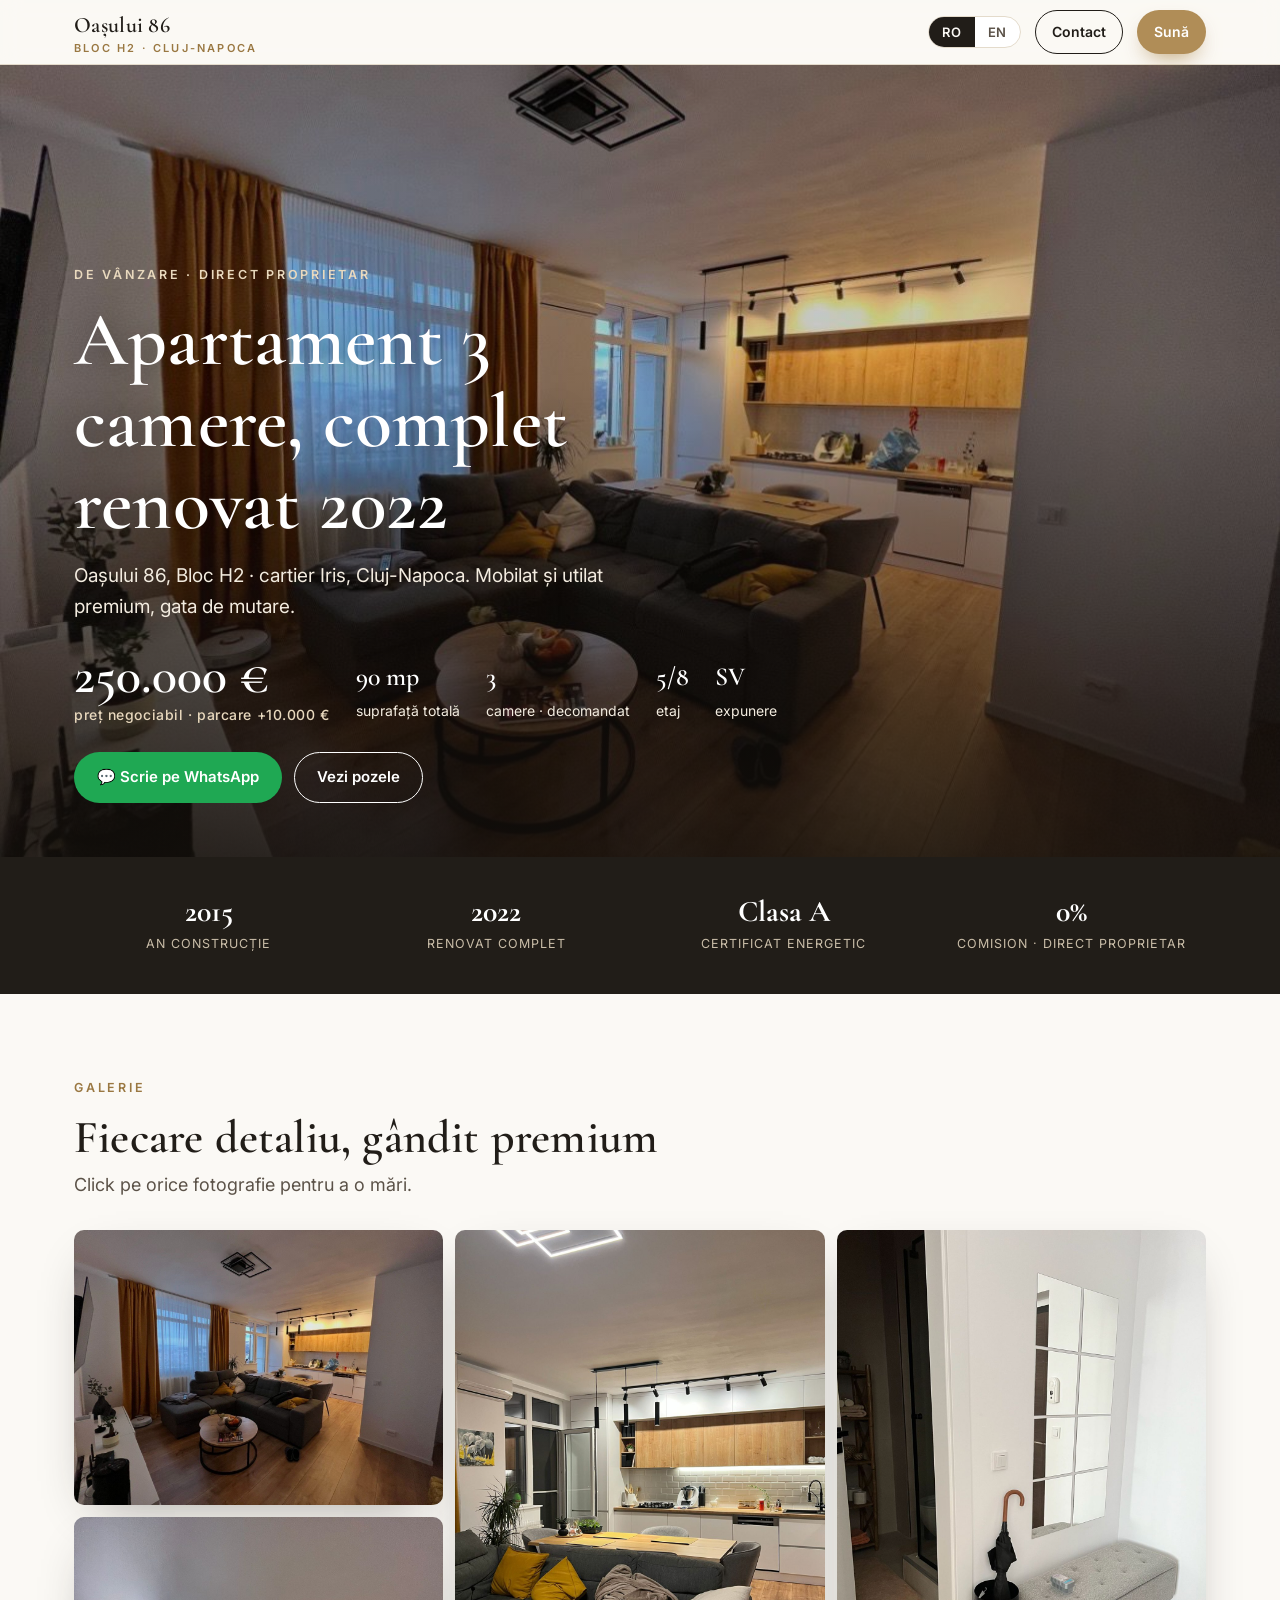
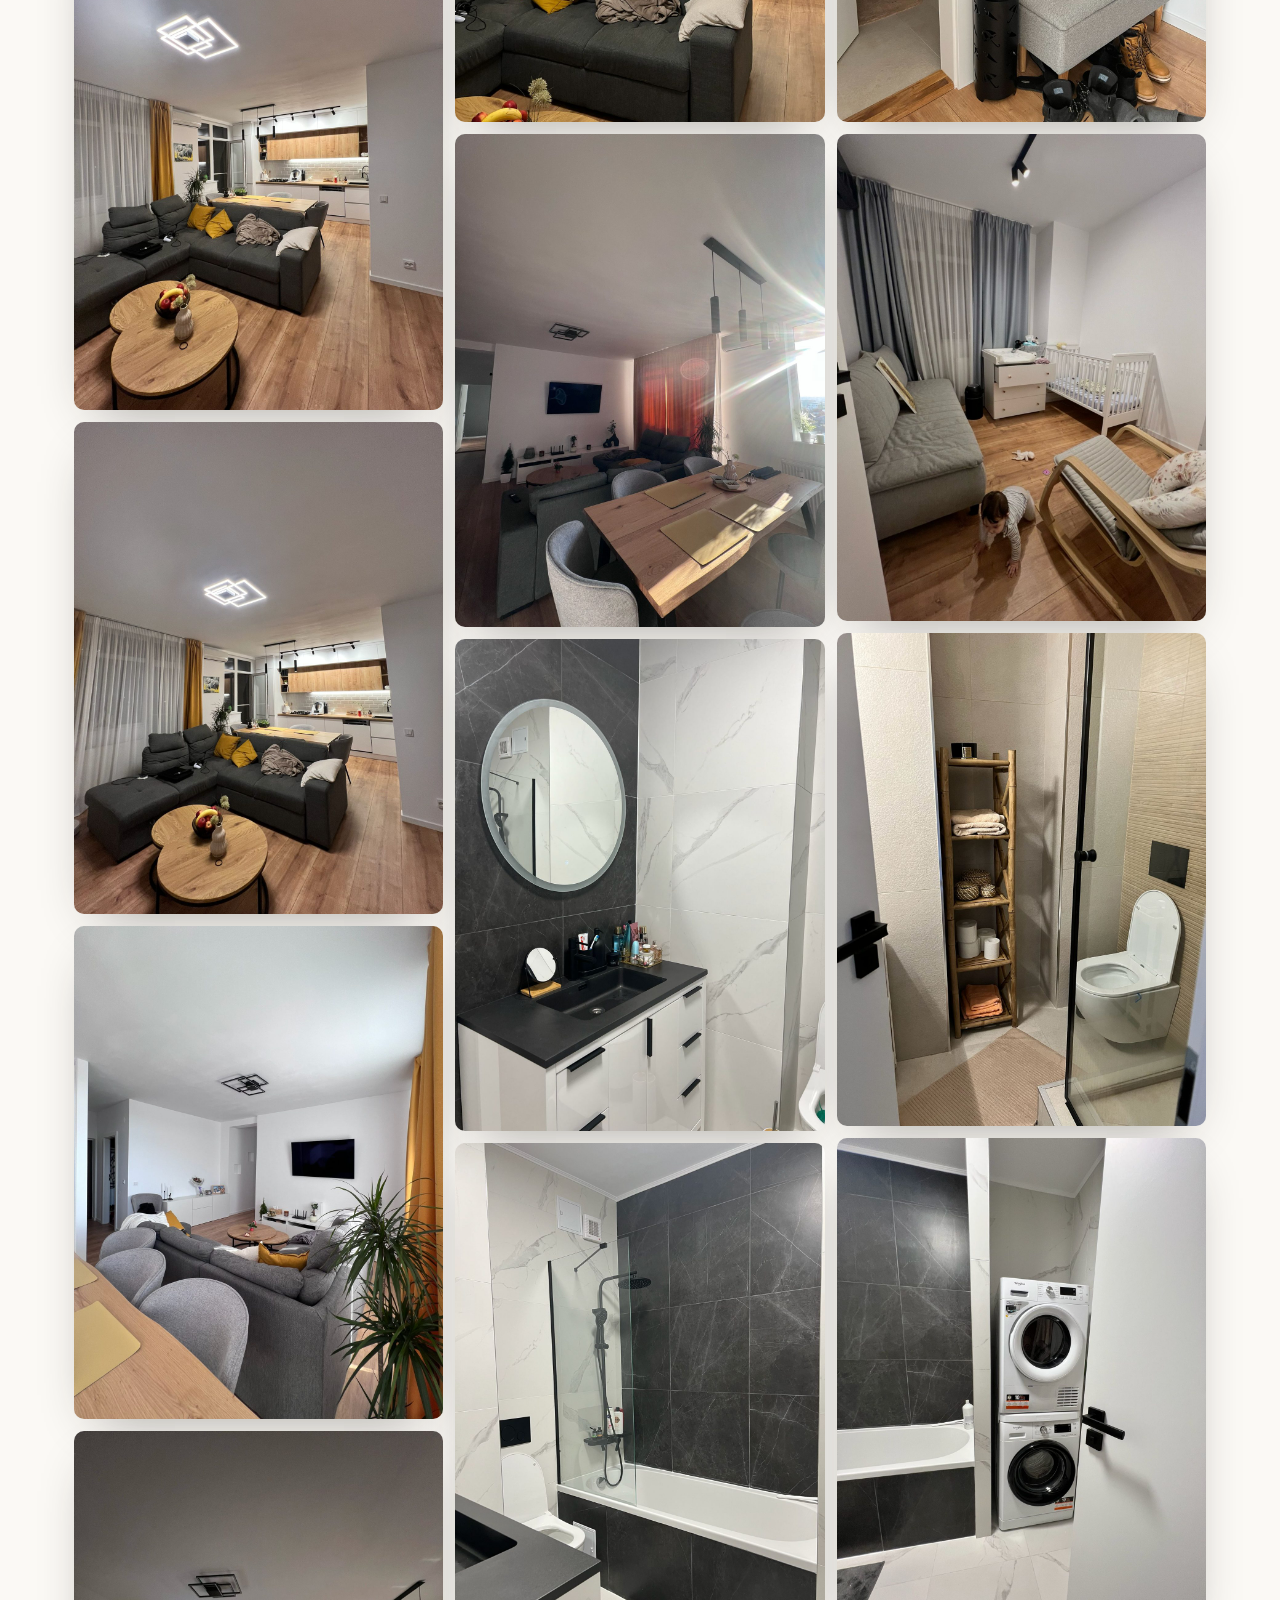
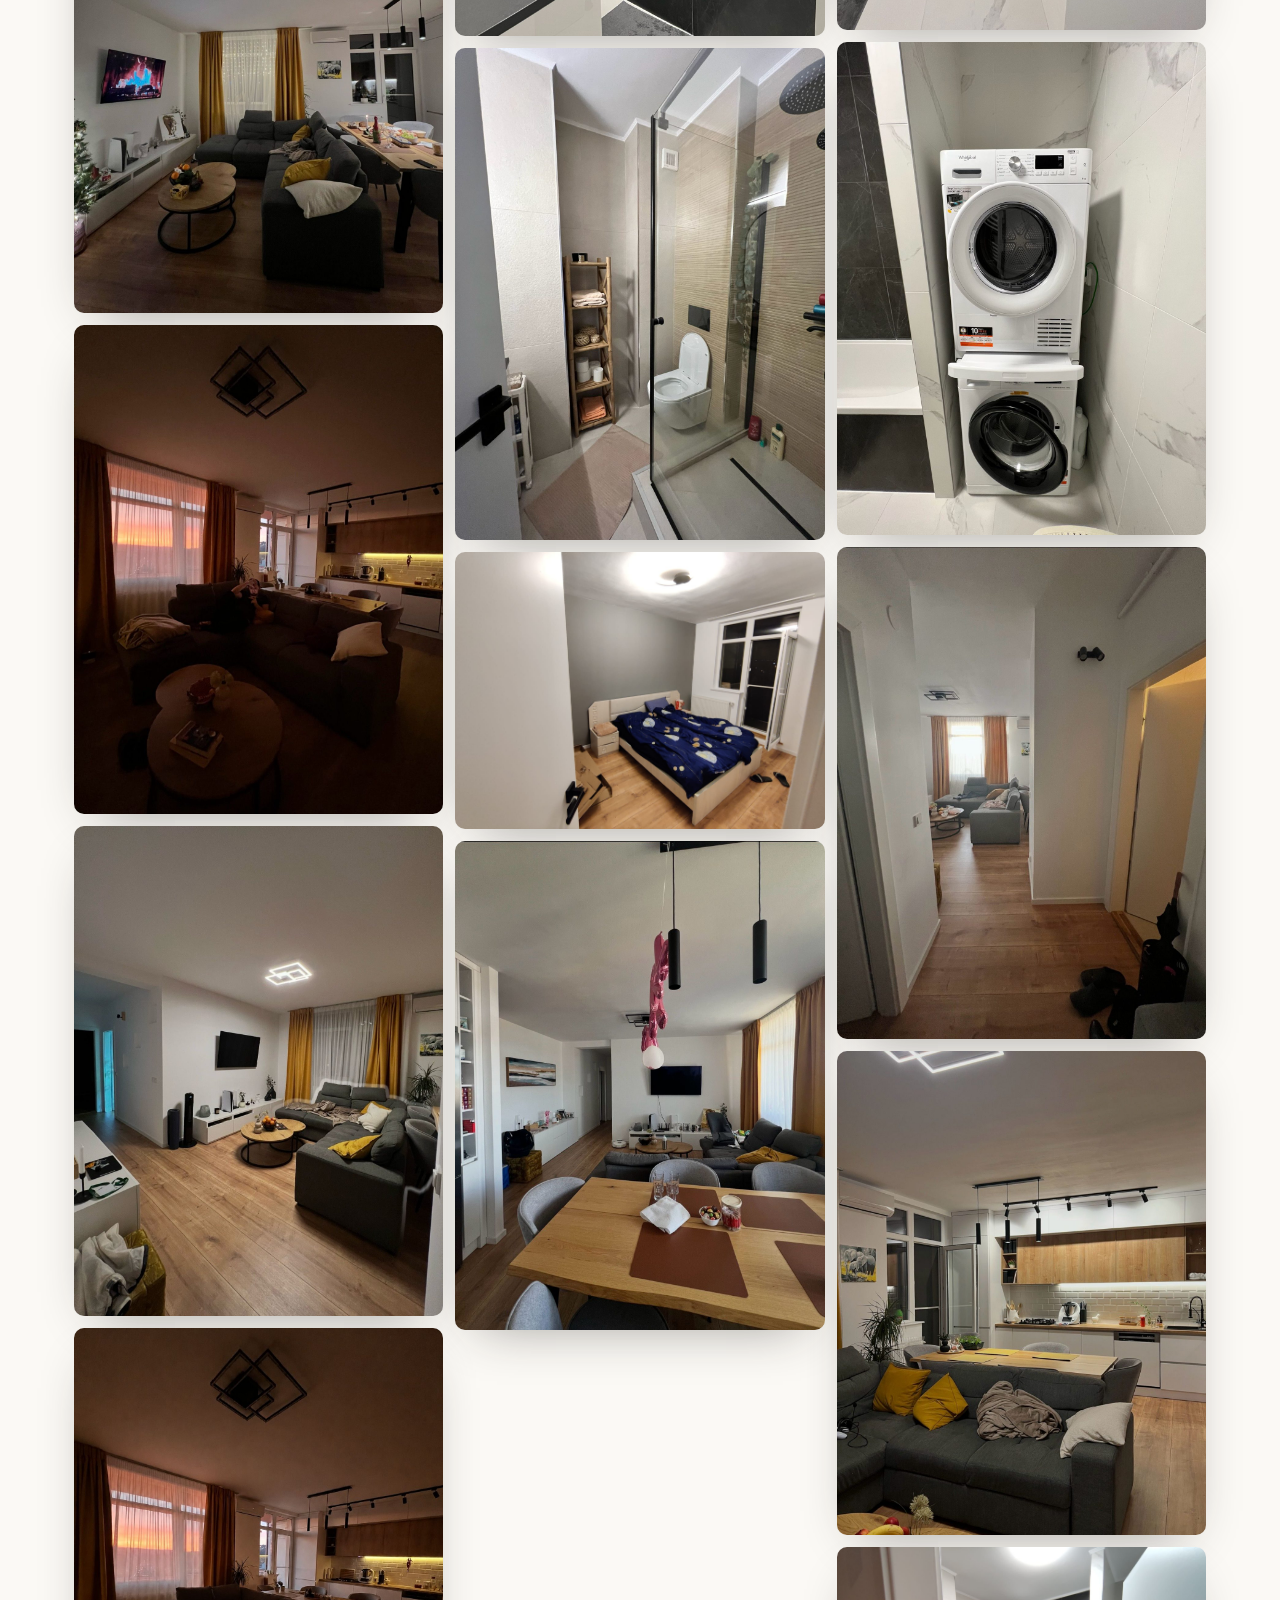
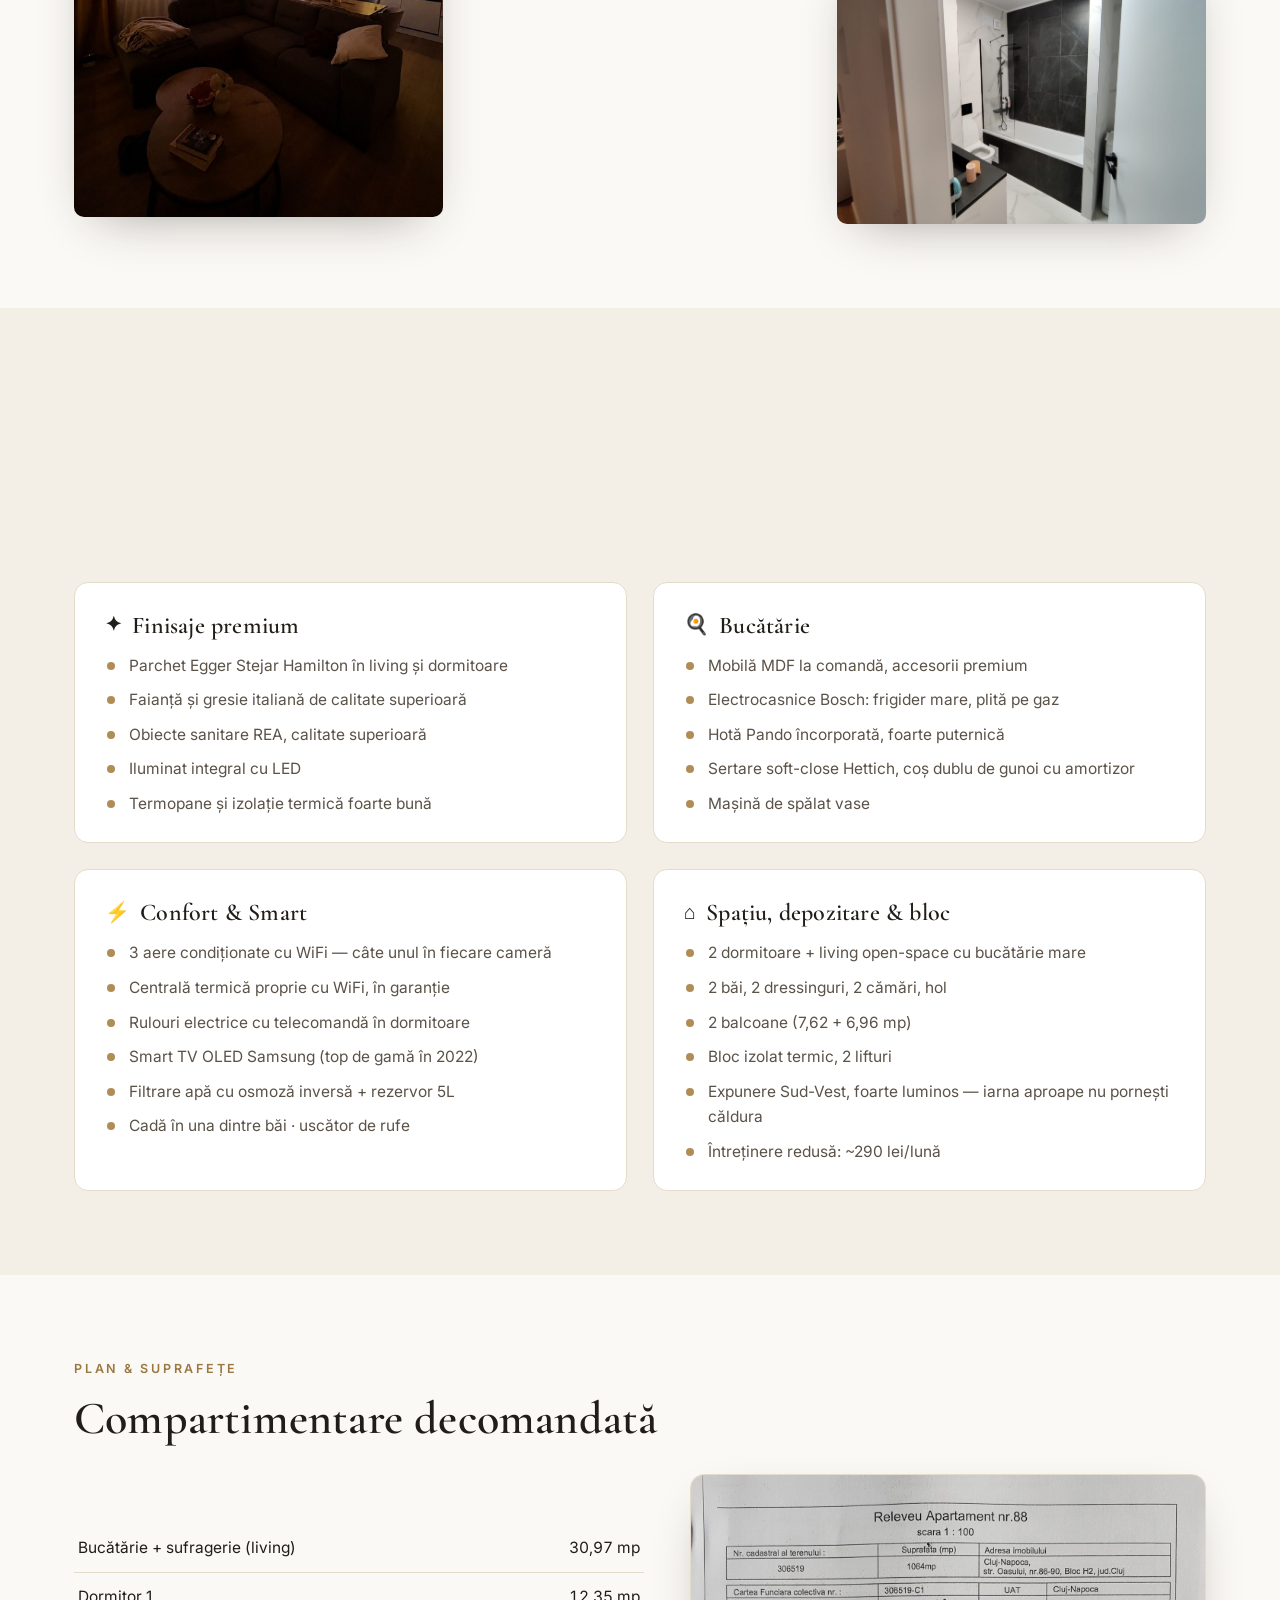
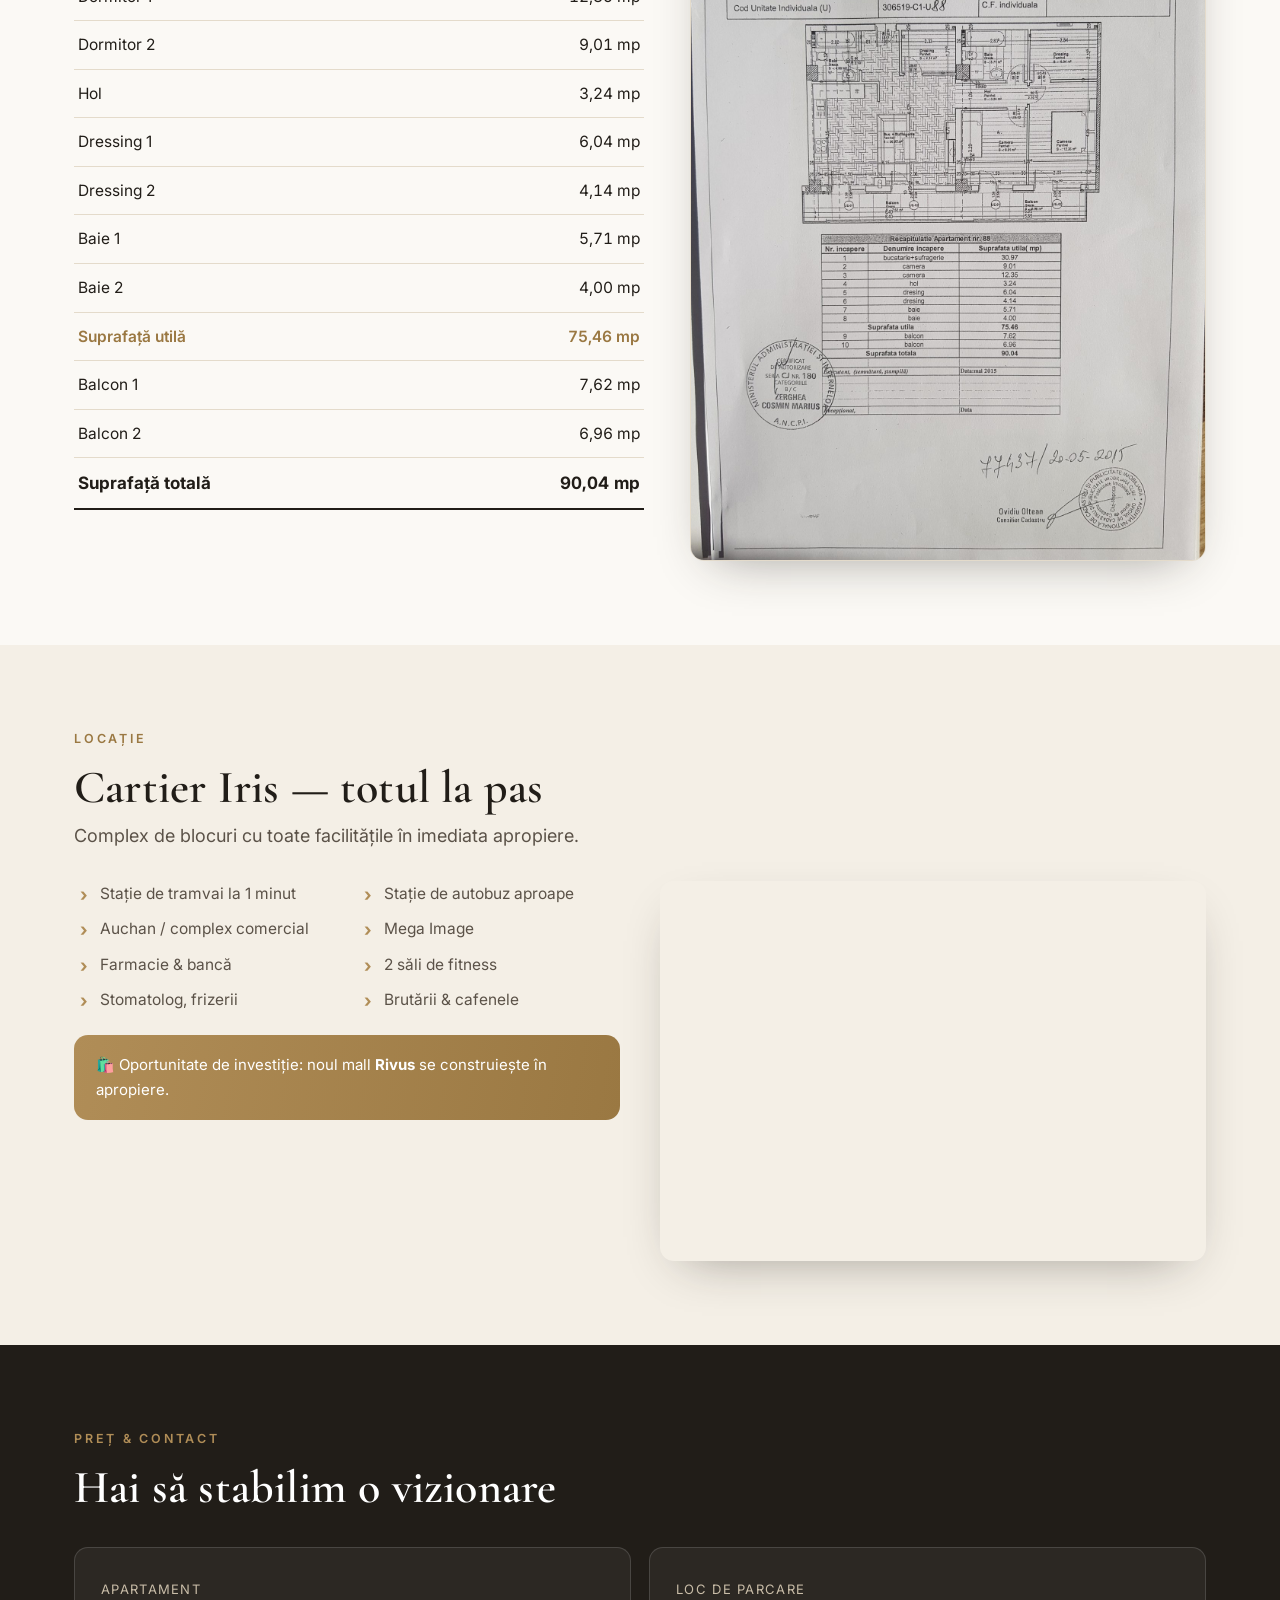
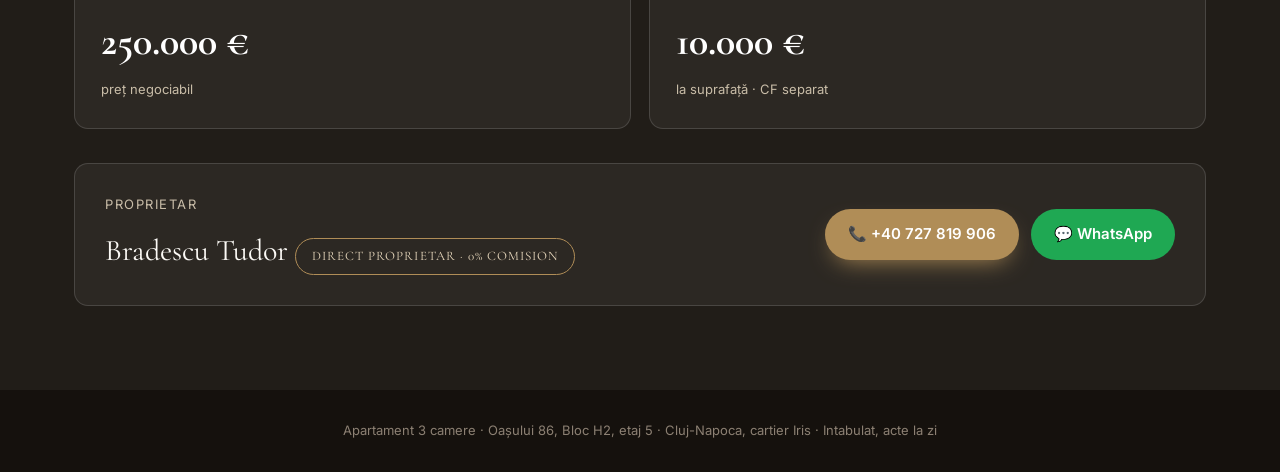
==== index.html @ 1f1adfdb "Pagina de prezentare apartament Oasului 86 Co-Authored-By: Claude Opus 4.8 <noreply@anthropic.com>" ====
<!DOCTYPE html>
<html lang="ro">
<head>
<meta charset="UTF-8">
<meta name="viewport" content="width=device-width, initial-scale=1.0">
<title>Apartament 3 camere · Oașului 86, Bloc H2 · Cluj-Napoca</title>
<meta name="description" content="Apartament 3 camere de vânzare, complet renovat 2022, mobilat și utilat premium. Oașului 86, Bloc H2, Cluj-Napoca (Iris). 90 mp, etaj 5/8, expunere Sud-Vest. Direct proprietar, 0% comision.">
<meta property="og:title" content="Apartament 3 camere · Oașului 86, Bloc H2 · Cluj-Napoca">
<meta property="og:description" content="Complet renovat 2022, mobilat & utilat premium. 90 mp, etaj 5/8, expunere Sud-Vest. Direct proprietar.">
<meta property="og:image" content="images/img-01.jpg">
<meta property="og:type" content="website">
<link rel="preconnect" href="https://fonts.googleapis.com">
<link rel="preconnect" href="https://fonts.gstatic.com" crossorigin>
<link href="https://fonts.googleapis.com/css2?family=Cormorant+Garamond:wght@500;600;700&family=Inter:wght@400;500;600;700&display=swap" rel="stylesheet">
<link rel="stylesheet" href="assets/styles.css">
</head>
<body>

<!-- ===== Top bar ===== -->
<header class="topbar">
  <div class="wrap">
    <div class="brand">Oașului 86 <small>Bloc H2 · Cluj-Napoca</small></div>
    <div class="top-actions">
      <div class="lang">
        <button data-lang="ro">RO</button>
        <button data-lang="en">EN</button>
      </div>
      <a class="btn btn-line" href="#contact" data-ro="Contact" data-en="Contact">Contact</a>
      <a class="btn btn-gold" href="tel:+40727819906" data-ro="Sună" data-en="Call">Sună</a>
    </div>
  </div>
</header>

<!-- ===== Hero ===== -->
<section class="hero">
  <img class="bg" src="images/img-01.jpg" alt="Living open-space, complet renovat">
  <div class="wrap">
    <span class="eyebrow" data-ro="De vânzare · Direct proprietar" data-en="For sale · From owner">De vânzare · Direct proprietar</span>
    <h1 data-ro="Apartament 3 camere, complet renovat 2022" data-en="3-room apartment, fully renovated 2022">Apartament 3 camere, complet renovat 2022</h1>
    <p class="sub" data-ro="Oașului 86, Bloc H2 · cartier Iris, Cluj-Napoca. Mobilat și utilat premium, gata de mutare." data-en="Oașului 86, Bloc H2 · Iris district, Cluj-Napoca. Premium furnished & equipped, move-in ready.">Oașului 86, Bloc H2 · cartier Iris, Cluj-Napoca. Mobilat și utilat premium, gata de mutare.</p>
    <div class="hero-meta">
      <div class="price">250.000&nbsp;€<small data-ro="preț negociabil · parcare +10.000 €" data-en="negotiable · parking +€10,000">preț negociabil · parcare +10.000 €</small></div>
      <div class="hero-stats">
        <div><b>90 mp</b><span data-ro="suprafață totală" data-en="total area">suprafață totală</span></div>
        <div><b>3</b><span data-ro="camere · decomandat" data-en="rooms · detached layout">camere · decomandat</span></div>
        <div><b>5/8</b><span data-ro="etaj" data-en="floor">etaj</span></div>
        <div><b>SV</b><span data-ro="expunere" data-en="facing">expunere</span></div>
      </div>
    </div>
    <div class="hero-cta">
      <a class="btn btn-wa" href="https://wa.me/40727819906?text=Bun%C4%83%20ziua%2C%20sunt%20interesat(%C4%83)%20de%20apartamentul%20de%20pe%20O%C8%99ului%2086." target="_blank" rel="noopener" data-ro="💬 Scrie pe WhatsApp" data-en="💬 Message on WhatsApp">💬 Scrie pe WhatsApp</a>
      <a class="btn btn-line" style="border-color:#fff;color:#fff" href="#galerie" data-ro="Vezi pozele" data-en="View photos">Vezi pozele</a>
    </div>
  </div>
</section>

<!-- ===== Facts strip ===== -->
<div class="facts">
  <div class="wrap facts-grid">
    <div class="fact"><b>2015</b><span data-ro="An construcție" data-en="Built">An construcție</span></div>
    <div class="fact"><b>2022</b><span data-ro="Renovat complet" data-en="Fully renovated">Renovat complet</span></div>
    <div class="fact"><b data-ro="Clasa A" data-en="Class A">Clasa A</b><span data-ro="Certificat energetic" data-en="Energy rating">Certificat energetic</span></div>
    <div class="fact"><b>0%</b><span data-ro="Comision · direct proprietar" data-en="Commission · from owner">Comision · direct proprietar</span></div>
  </div>
</div>

<!-- ===== Gallery ===== -->
<section id="galerie">
  <div class="wrap">
    <div class="section-head reveal">
      <span class="eyebrow" data-ro="Galerie" data-en="Gallery">Galerie</span>
      <h2 data-ro="Fiecare detaliu, gândit premium" data-en="Every detail, premium-finished">Fiecare detaliu, gândit premium</h2>
      <p class="lead" data-ro="Click pe orice fotografie pentru a o mări." data-en="Click any photo to enlarge.">Click pe orice fotografie pentru a o mări.</p>
    </div>
    <div class="gallery" id="gallery" style="margin-top:30px"></div>
  </div>
</section>

<!-- ===== Features ===== -->
<section class="features">
  <div class="wrap">
    <div class="section-head reveal">
      <span class="eyebrow" data-ro="Dotări & finisaje" data-en="Features & finishes">Dotări & finisaje</span>
      <h2 data-ro="Totul inclus, totul premium" data-en="Everything included, all premium">Totul inclus, totul premium</h2>
      <p class="lead" data-ro="Apartamentul se vinde complet mobilat și utilat — mobilă la comandă, electrocasnice și sisteme smart." data-en="Sold fully furnished & equipped — custom furniture, appliances and smart systems.">Apartamentul se vinde complet mobilat și utilat — mobilă la comandă, electrocasnice și sisteme smart.</p>
    </div>
    <div class="feature-grid">
      <div class="card reveal">
        <h3><span class="ic">✦</span> <span data-ro="Finisaje premium" data-en="Premium finishes">Finisaje premium</span></h3>
        <ul>
          <li data-ro="Parchet Egger Stejar Hamilton în living și dormitoare" data-en="Egger Hamilton Oak flooring in living & bedrooms">Parchet Egger Stejar Hamilton în living și dormitoare</li>
          <li data-ro="Faianță și gresie italiană de calitate superioară" data-en="Top-quality Italian wall & floor tiles">Faianță și gresie italiană de calitate superioară</li>
          <li data-ro="Obiecte sanitare REA, calitate superioară" data-en="REA sanitary ware, premium quality">Obiecte sanitare REA, calitate superioară</li>
          <li data-ro="Iluminat integral cu LED" data-en="Full LED lighting throughout">Iluminat integral cu LED</li>
          <li data-ro="Termopane și izolație termică foarte bună" data-en="Quality windows & excellent thermal insulation">Termopane și izolație termică foarte bună</li>
        </ul>
      </div>
      <div class="card reveal">
        <h3><span class="ic">🍳</span> <span data-ro="Bucătărie" data-en="Kitchen">Bucătărie</span></h3>
        <ul>
          <li data-ro="Mobilă MDF la comandă, accesorii premium" data-en="Custom MDF cabinetry, premium hardware">Mobilă MDF la comandă, accesorii premium</li>
          <li data-ro="Electrocasnice Bosch: frigider mare, plită pe gaz" data-en="Bosch appliances: large fridge, gas hob">Electrocasnice Bosch: frigider mare, plită pe gaz</li>
          <li data-ro="Hotă Pando încorporată, foarte puternică" data-en="Powerful built-in Pando extractor hood">Hotă Pando încorporată, foarte puternică</li>
          <li data-ro="Sertare soft-close Hettich, coș dublu de gunoi cu amortizor" data-en="Hettich soft-close drawers, dual soft-close bin">Sertare soft-close Hettich, coș dublu de gunoi cu amortizor</li>
          <li data-ro="Mașină de spălat vase" data-en="Dishwasher">Mașină de spălat vase</li>
        </ul>
      </div>
      <div class="card reveal">
        <h3><span class="ic">⚡</span> <span data-ro="Confort & Smart" data-en="Comfort & Smart">Confort & Smart</span></h3>
        <ul>
          <li data-ro="3 aere condiționate cu WiFi — câte unul în fiecare cameră" data-en="3 WiFi air-conditioners — one per room">3 aere condiționate cu WiFi — câte unul în fiecare cameră</li>
          <li data-ro="Centrală termică proprie cu WiFi, în garanție" data-en="Own gas boiler with WiFi, under warranty">Centrală termică proprie cu WiFi, în garanție</li>
          <li data-ro="Rulouri electrice cu telecomandă în dormitoare" data-en="Remote-controlled electric blinds in bedrooms">Rulouri electrice cu telecomandă în dormitoare</li>
          <li data-ro="Smart TV OLED Samsung (top de gamă în 2022)" data-en="Samsung OLED Smart TV (2022 flagship)">Smart TV OLED Samsung (top de gamă în 2022)</li>
          <li data-ro="Filtrare apă cu osmoză inversă + rezervor 5L" data-en="Reverse-osmosis water filtration + 5L tank">Filtrare apă cu osmoză inversă + rezervor 5L</li>
          <li data-ro="Cadă în una dintre băi · uscător de rufe" data-en="Bathtub in one bathroom · clothes dryer">Cadă în una dintre băi · uscător de rufe</li>
        </ul>
      </div>
      <div class="card reveal">
        <h3><span class="ic">⌂</span> <span data-ro="Spațiu, depozitare & bloc" data-en="Space, storage & building">Spațiu, depozitare & bloc</span></h3>
        <ul>
          <li data-ro="2 dormitoare + living open-space cu bucătărie mare" data-en="2 bedrooms + open-plan living with large kitchen">2 dormitoare + living open-space cu bucătărie mare</li>
          <li data-ro="2 băi, 2 dressinguri, 2 cămări, hol" data-en="2 bathrooms, 2 walk-in closets, 2 pantries, hallway">2 băi, 2 dressinguri, 2 cămări, hol</li>
          <li data-ro="2 balcoane (7,62 + 6,96 mp)" data-en="2 balconies (7.62 + 6.96 sqm)">2 balcoane (7,62 + 6,96 mp)</li>
          <li data-ro="Bloc izolat termic, 2 lifturi" data-en="Thermally insulated building, 2 elevators">Bloc izolat termic, 2 lifturi</li>
          <li data-ro="Expunere Sud-Vest, foarte luminos — iarna aproape nu pornești căldura" data-en="South-West facing, very bright — barely need heating in winter">Expunere Sud-Vest, foarte luminos — iarna aproape nu pornești căldura</li>
          <li data-ro="Întreținere redusă: ~290 lei/lună" data-en="Low maintenance: ~290 RON/month">Întreținere redusă: ~290 lei/lună</li>
        </ul>
      </div>
    </div>
  </div>
</section>

<!-- ===== Plan & surfaces ===== -->
<section>
  <div class="wrap">
    <div class="section-head reveal">
      <span class="eyebrow" data-ro="Plan & suprafețe" data-en="Floor plan & areas">Plan & suprafețe</span>
      <h2 data-ro="Compartimentare decomandată" data-en="Detached (decomandat) layout">Compartimentare decomandată</h2>
    </div>
    <div class="plan-grid">
      <table class="surfaces reveal">
        <tr><td data-ro="Bucătărie + sufragerie (living)" data-en="Kitchen + living room">Bucătărie + sufragerie (living)</td><td>30,97 mp</td></tr>
        <tr><td data-ro="Dormitor 1" data-en="Bedroom 1">Dormitor 1</td><td>12,35 mp</td></tr>
        <tr><td data-ro="Dormitor 2" data-en="Bedroom 2">Dormitor 2</td><td>9,01 mp</td></tr>
        <tr><td data-ro="Hol" data-en="Hallway">Hol</td><td>3,24 mp</td></tr>
        <tr><td data-ro="Dressing 1" data-en="Walk-in closet 1">Dressing 1</td><td>6,04 mp</td></tr>
        <tr><td data-ro="Dressing 2" data-en="Walk-in closet 2">Dressing 2</td><td>4,14 mp</td></tr>
        <tr><td data-ro="Baie 1" data-en="Bathroom 1">Baie 1</td><td>5,71 mp</td></tr>
        <tr><td data-ro="Baie 2" data-en="Bathroom 2">Baie 2</td><td>4,00 mp</td></tr>
        <tr class="sub"><td data-ro="Suprafață utilă" data-en="Usable area">Suprafață utilă</td><td>75,46 mp</td></tr>
        <tr><td data-ro="Balcon 1" data-en="Balcony 1">Balcon 1</td><td>7,62 mp</td></tr>
        <tr><td data-ro="Balcon 2" data-en="Balcony 2">Balcon 2</td><td>6,96 mp</td></tr>
        <tr class="total"><td data-ro="Suprafață totală" data-en="Total area">Suprafață totală</td><td>90,04 mp</td></tr>
      </table>
      <img class="plan-img reveal" src="images/releveu.jpg" alt="Releveu apartament" onclick="this.requestFullscreen&&this.requestFullscreen()">
    </div>
  </div>
</section>

<!-- ===== Location ===== -->
<section class="features">
  <div class="wrap">
    <div class="section-head reveal">
      <span class="eyebrow" data-ro="Locație" data-en="Location">Locație</span>
      <h2 data-ro="Cartier Iris — totul la pas" data-en="Iris district — everything within reach">Cartier Iris — totul la pas</h2>
      <p class="lead" data-ro="Complex de blocuri cu toate facilitățile în imediata apropiere." data-en="Residential complex with all amenities right next door.">Complex de blocuri cu toate facilitățile în imediata apropiere.</p>
    </div>
    <div class="loc-grid">
      <div>
        <div class="loc-list reveal">
          <div data-ro="Stație de tramvai la 1 minut" data-en="Tram stop 1 min away">Stație de tramvai la 1 minut</div>
          <div data-ro="Stație de autobuz aproape" data-en="Bus stop nearby">Stație de autobuz aproape</div>
          <div data-ro="Auchan / complex comercial" data-en="Auchan / shopping complex">Auchan / complex comercial</div>
          <div data-ro="Mega Image" data-en="Mega Image">Mega Image</div>
          <div data-ro="Farmacie & bancă" data-en="Pharmacy & bank">Farmacie & bancă</div>
          <div data-ro="2 săli de fitness" data-en="2 fitness centers">2 săli de fitness</div>
          <div data-ro="Stomatolog, frizerii" data-en="Dentist, barbers">Stomatolog, frizerii</div>
          <div data-ro="Brutării & cafenele" data-en="Bakeries & cafés">Brutării & cafenele</div>
        </div>
        <div class="rivus reveal" data-ro="🛍️ Oportunitate de investiție: noul mall <b>Rivus</b> se construiește în apropiere." data-en="🛍️ Investment opportunity: the new <b>Rivus</b> mall is being built nearby.">🛍️ Oportunitate de investiție: noul mall <b>Rivus</b> se construiește în apropiere.</div>
      </div>
      <iframe class="map-frame reveal" loading="lazy" referrerpolicy="no-referrer-when-downgrade"
        src="https://www.google.com/maps?q=Strada%20Oa%C8%99ului%2086-90,%20Cluj-Napoca&output=embed"></iframe>
    </div>
  </div>
</section>

<!-- ===== Price & Contact ===== -->
<section class="contact" id="contact">
  <div class="wrap">
    <div class="section-head reveal">
      <span class="eyebrow" style="color:var(--gold)" data-ro="Preț & Contact" data-en="Price & Contact">Preț & Contact</span>
      <h2 style="color:#fff" data-ro="Hai să stabilim o vizionare" data-en="Let's schedule a viewing">Hai să stabilim o vizionare</h2>
    </div>
    <div class="price-cards reveal">
      <div class="price-card">
        <span data-ro="Apartament" data-en="Apartment">Apartament</span>
        <b>250.000 €</b>
        <small data-ro="preț negociabil" data-en="negotiable">preț negociabil</small>
      </div>
      <div class="price-card">
        <span data-ro="Loc de parcare" data-en="Parking space">Loc de parcare</span>
        <b>10.000 €</b>
        <small data-ro="la suprafață · CF separat" data-en="surface · separate land title">la suprafață · CF separat</small>
      </div>
    </div>
    <div class="contact-box reveal">
      <div class="contact-name">
        <small data-ro="Proprietar" data-en="Owner">Proprietar</small>
        Bradescu Tudor
        <div class="badge0" data-ro="Direct proprietar · 0% comision" data-en="From owner · 0% commission">Direct proprietar · 0% comision</div>
      </div>
      <div class="contact-actions">
        <a class="btn btn-gold" href="tel:+40727819906">📞 +40 727 819 906</a>
        <a class="btn btn-wa" href="https://wa.me/40727819906?text=Bun%C4%83%20ziua%2C%20sunt%20interesat(%C4%83)%20de%20apartamentul%20de%20pe%20O%C8%99ului%2086." target="_blank" rel="noopener" data-ro="💬 WhatsApp" data-en="💬 WhatsApp">💬 WhatsApp</a>
      </div>
    </div>
  </div>
</section>

<footer>
  <div class="wrap">
    <p data-ro="Apartament 3 camere · Oașului 86, Bloc H2, etaj 5 · Cluj-Napoca, cartier Iris · Intabulat, acte la zi" data-en="3-room apartment · Oașului 86, Bloc H2, 5th floor · Cluj-Napoca, Iris district · Land title in order">Apartament 3 camere · Oașului 86, Bloc H2, etaj 5 · Cluj-Napoca, cartier Iris · Intabulat, acte la zi</p>
  </div>
</footer>

<!-- ===== Lightbox ===== -->
<div class="lb" id="lb">
  <button class="x" aria-label="Close">✕</button>
  <button class="nav prev" aria-label="Previous">‹</button>
  <img id="lb-img" src="" alt="">
  <button class="nav next" aria-label="Next">›</button>
</div>

<script src="assets/app.js"></script>
</body>
</html>
---- assets/styles.css ----
/* ===== Apartament Oașului 86 · Bloc H2 — landing ===== */
:root{
  --cream:#FBF9F5;
  --cream-2:#F4EFE6;
  --ink:#211D18;
  --ink-soft:#5B5248;
  --line:#E4DBCB;
  --gold:#B08D57;
  --gold-deep:#9A7842;
  --white:#ffffff;
  --shadow:0 18px 50px -24px rgba(33,29,24,.45);
  --radius:14px;
  --maxw:1180px;
  --serif:"Cormorant Garamond",Georgia,serif;
  --sans:"Inter",-apple-system,BlinkMacSystemFont,"Segoe UI",Roboto,sans-serif;
}
*{box-sizing:border-box;margin:0;padding:0}
html{scroll-behavior:smooth}
body{
  font-family:var(--sans);
  color:var(--ink);
  background:var(--cream);
  line-height:1.65;
  font-size:17px;
  -webkit-font-smoothing:antialiased;
}
img{max-width:100%;display:block}
a{color:inherit;text-decoration:none}
.wrap{max-width:var(--maxw);margin:0 auto;padding:0 24px}
section{padding:84px 0}
h1,h2,h3{font-family:var(--serif);font-weight:600;line-height:1.08;letter-spacing:.2px}
h2{font-size:clamp(30px,4.4vw,46px);margin-bottom:8px}
.eyebrow{
  font-family:var(--sans);font-size:12.5px;letter-spacing:.22em;text-transform:uppercase;
  color:var(--gold-deep);font-weight:600;margin-bottom:14px;display:block
}
.lead{color:var(--ink-soft);max-width:60ch;font-size:18px}
.gold{color:var(--gold-deep)}

/* ===== Top bar ===== */
.topbar{
  position:sticky;top:0;z-index:50;backdrop-filter:blur(10px);
  background:rgba(251,249,245,.82);border-bottom:1px solid var(--line)
}
.topbar .wrap{display:flex;align-items:center;justify-content:space-between;height:64px}
.brand{font-family:var(--serif);font-size:22px;font-weight:600;letter-spacing:.3px}
.brand small{font-family:var(--sans);font-size:11px;letter-spacing:.2em;text-transform:uppercase;color:var(--gold-deep);display:block;margin-top:-4px}
.top-actions{display:flex;align-items:center;gap:14px}
.lang{display:flex;border:1px solid var(--line);border-radius:999px;overflow:hidden;background:var(--white)}
.lang button{
  font-family:var(--sans);font-size:13px;font-weight:600;letter-spacing:.05em;
  border:0;background:transparent;color:var(--ink-soft);padding:7px 13px;cursor:pointer
}
.lang button.active{background:var(--ink);color:var(--cream)}
.btn{
  display:inline-flex;align-items:center;gap:8px;font-weight:600;font-size:15px;
  padding:12px 22px;border-radius:999px;cursor:pointer;border:1px solid transparent;
  transition:transform .15s ease,box-shadow .15s ease,background .2s ease
}
.btn:hover{transform:translateY(-2px)}
.btn-gold{background:var(--gold);color:#fff;box-shadow:0 10px 24px -10px var(--gold)}
.btn-gold:hover{background:var(--gold-deep)}
.btn-line{border-color:var(--ink);color:var(--ink);background:transparent}
.btn-line:hover{background:var(--ink);color:var(--cream)}
.btn-wa{background:#1fa853;color:#fff}
.btn-wa:hover{background:#178a44}
.top-actions .btn{padding:9px 16px;font-size:14px}
@media(max-width:680px){.top-actions .btn-line{display:none}}

/* ===== Hero ===== */
.hero{position:relative;min-height:88vh;display:flex;align-items:flex-end;color:#fff;padding:0}
.hero::before{
  content:"";position:absolute;inset:0;
  background:linear-gradient(180deg,rgba(20,16,12,.15) 0%,rgba(20,16,12,.15) 40%,rgba(20,16,12,.82) 100%);
  z-index:1
}
.hero img.bg{position:absolute;inset:0;width:100%;height:100%;object-fit:cover;z-index:0}
.hero .wrap{position:relative;z-index:2;width:100%;padding-bottom:54px}
.hero .eyebrow{color:#e9d9be}
.hero h1{font-size:clamp(38px,6.4vw,76px);text-shadow:0 2px 30px rgba(0,0,0,.35);max-width:16ch}
.hero .sub{font-size:19px;margin-top:14px;color:#f3ece0;max-width:46ch}
.hero-meta{display:flex;flex-wrap:wrap;gap:26px;margin-top:28px;align-items:flex-end}
.price{font-family:var(--serif);font-size:clamp(34px,5vw,52px);font-weight:600;line-height:1}
.price small{font-family:var(--sans);font-size:14px;font-weight:500;color:#e9d9be;display:block;letter-spacing:.04em;margin-top:6px}
.hero-stats{display:flex;gap:26px;flex-wrap:wrap}
.hero-stats div{font-size:14px;color:#f3ece0}
.hero-stats b{display:block;font-family:var(--serif);font-size:26px;font-weight:600;color:#fff}
.hero-cta{display:flex;gap:12px;margin-top:30px;flex-wrap:wrap}

/* ===== Highlights strip ===== */
.facts{background:var(--ink);color:var(--cream);padding:38px 0}
.facts-grid{display:grid;grid-template-columns:repeat(4,1fr);gap:28px 18px}
.fact{text-align:center}
.fact b{display:block;font-family:var(--serif);font-size:30px;color:#fff;line-height:1.1}
.fact span{font-size:12.5px;letter-spacing:.08em;text-transform:uppercase;color:#c9bda8}
@media(max-width:780px){.facts-grid{grid-template-columns:repeat(2,1fr)}}

/* ===== Gallery ===== */
.gallery{columns:3;column-gap:12px}
.gallery img{
  width:100%;margin-bottom:12px;border-radius:10px;cursor:zoom-in;
  break-inside:avoid;transition:filter .2s ease,transform .2s ease;box-shadow:var(--shadow)
}
.gallery img:hover{filter:brightness(1.04)}
@media(max-width:880px){.gallery{columns:2}}
@media(max-width:520px){.gallery{columns:1}}

/* ===== Features ===== */
.features{background:var(--cream-2)}
.feature-grid{display:grid;grid-template-columns:repeat(2,1fr);gap:26px;margin-top:38px}
.card{background:var(--white);border:1px solid var(--line);border-radius:var(--radius);padding:30px 30px 26px}
.card h3{font-size:24px;margin-bottom:14px;display:flex;align-items:center;gap:10px}
.card h3 .ic{font-size:20px}
.card ul{list-style:none;display:flex;flex-direction:column;gap:9px}
.card li{position:relative;padding-left:24px;color:var(--ink-soft);font-size:15.5px}
.card li::before{content:"";position:absolute;left:2px;top:9px;width:8px;height:8px;border-radius:50%;background:var(--gold)}
@media(max-width:820px){.feature-grid{grid-template-columns:1fr}}

/* ===== Plan / surfaces ===== */
.plan-grid{display:grid;grid-template-columns:1.05fr .95fr;gap:46px;align-items:center;margin-top:30px}
.surfaces{width:100%;border-collapse:collapse;font-size:15.5px}
.surfaces td{padding:11px 4px;border-bottom:1px solid var(--line)}
.surfaces td:last-child{text-align:right;font-variant-numeric:tabular-nums;color:var(--ink)}
.surfaces tr.total td{font-weight:700;border-bottom:2px solid var(--ink);font-size:17px}
.surfaces tr.sub td{color:var(--gold-deep);font-weight:600}
.plan-img{border-radius:var(--radius);border:1px solid var(--line);box-shadow:var(--shadow);cursor:zoom-in;background:#fff}
@media(max-width:820px){.plan-grid{grid-template-columns:1fr;gap:24px}}

/* ===== Location ===== */
.loc-grid{display:grid;grid-template-columns:1fr 1fr;gap:40px;margin-top:30px;align-items:start}
.loc-list{display:grid;grid-template-columns:1fr 1fr;gap:10px 22px}
.loc-list div{padding-left:26px;position:relative;font-size:15.5px;color:var(--ink-soft)}
.loc-list div::before{content:"›";position:absolute;left:6px;top:-1px;color:var(--gold);font-weight:700;font-size:18px}
.map-frame{border:0;width:100%;height:380px;border-radius:var(--radius);box-shadow:var(--shadow)}
.rivus{margin-top:22px;background:linear-gradient(100deg,var(--gold) 0%,var(--gold-deep) 100%);color:#fff;border-radius:var(--radius);padding:18px 22px;font-size:15px}
@media(max-width:820px){.loc-grid{grid-template-columns:1fr}}
@media(max-width:520px){.loc-list{grid-template-columns:1fr}}

/* ===== Price + Contact ===== */
.contact{background:var(--ink);color:var(--cream)}
.price-cards{display:grid;grid-template-columns:1fr 1fr;gap:18px;margin:34px 0}
.price-card{background:rgba(255,255,255,.05);border:1px solid rgba(255,255,255,.14);border-radius:var(--radius);padding:26px}
.price-card span{font-size:13px;letter-spacing:.1em;text-transform:uppercase;color:#c9bda8}
.price-card b{display:block;font-family:var(--serif);font-size:40px;color:#fff;margin-top:6px}
.price-card small{color:#c9bda8;font-size:13px}
.contact-box{display:flex;flex-wrap:wrap;align-items:center;justify-content:space-between;gap:24px;
  background:rgba(255,255,255,.05);border:1px solid rgba(255,255,255,.14);border-radius:var(--radius);padding:30px}
.contact-name{font-family:var(--serif);font-size:30px}
.contact-name small{display:block;font-family:var(--sans);font-size:13px;letter-spacing:.12em;text-transform:uppercase;color:#c9bda8;margin-bottom:4px}
.contact-actions{display:flex;gap:12px;flex-wrap:wrap}
.badge0{display:inline-block;margin-top:18px;border:1px solid var(--gold);color:#e9d9be;border-radius:999px;padding:7px 16px;font-size:13px;letter-spacing:.08em;text-transform:uppercase}

footer{background:#15110d;color:#8c8073;font-size:13px;padding:30px 0;text-align:center}

/* ===== Lightbox ===== */
.lb{position:fixed;inset:0;background:rgba(15,11,8,.94);z-index:100;display:none;align-items:center;justify-content:center}
.lb.open{display:flex}
.lb img{max-width:92vw;max-height:88vh;border-radius:8px;box-shadow:0 30px 80px rgba(0,0,0,.6)}
.lb .x,.lb .nav{position:absolute;color:#fff;background:rgba(255,255,255,.12);border:0;cursor:pointer;
  width:50px;height:50px;border-radius:50%;font-size:24px;display:flex;align-items:center;justify-content:center}
.lb .x{top:22px;right:22px}
.lb .prev{left:22px;top:50%;transform:translateY(-50%)}
.lb .next{right:22px;top:50%;transform:translateY(-50%)}
.lb .nav:hover,.lb .x:hover{background:rgba(255,255,255,.25)}

.section-head{max-width:62ch}
.reveal{opacity:0;transform:translateY(18px);transition:opacity .7s ease,transform .7s ease}
.reveal.in{opacity:1;transform:none}
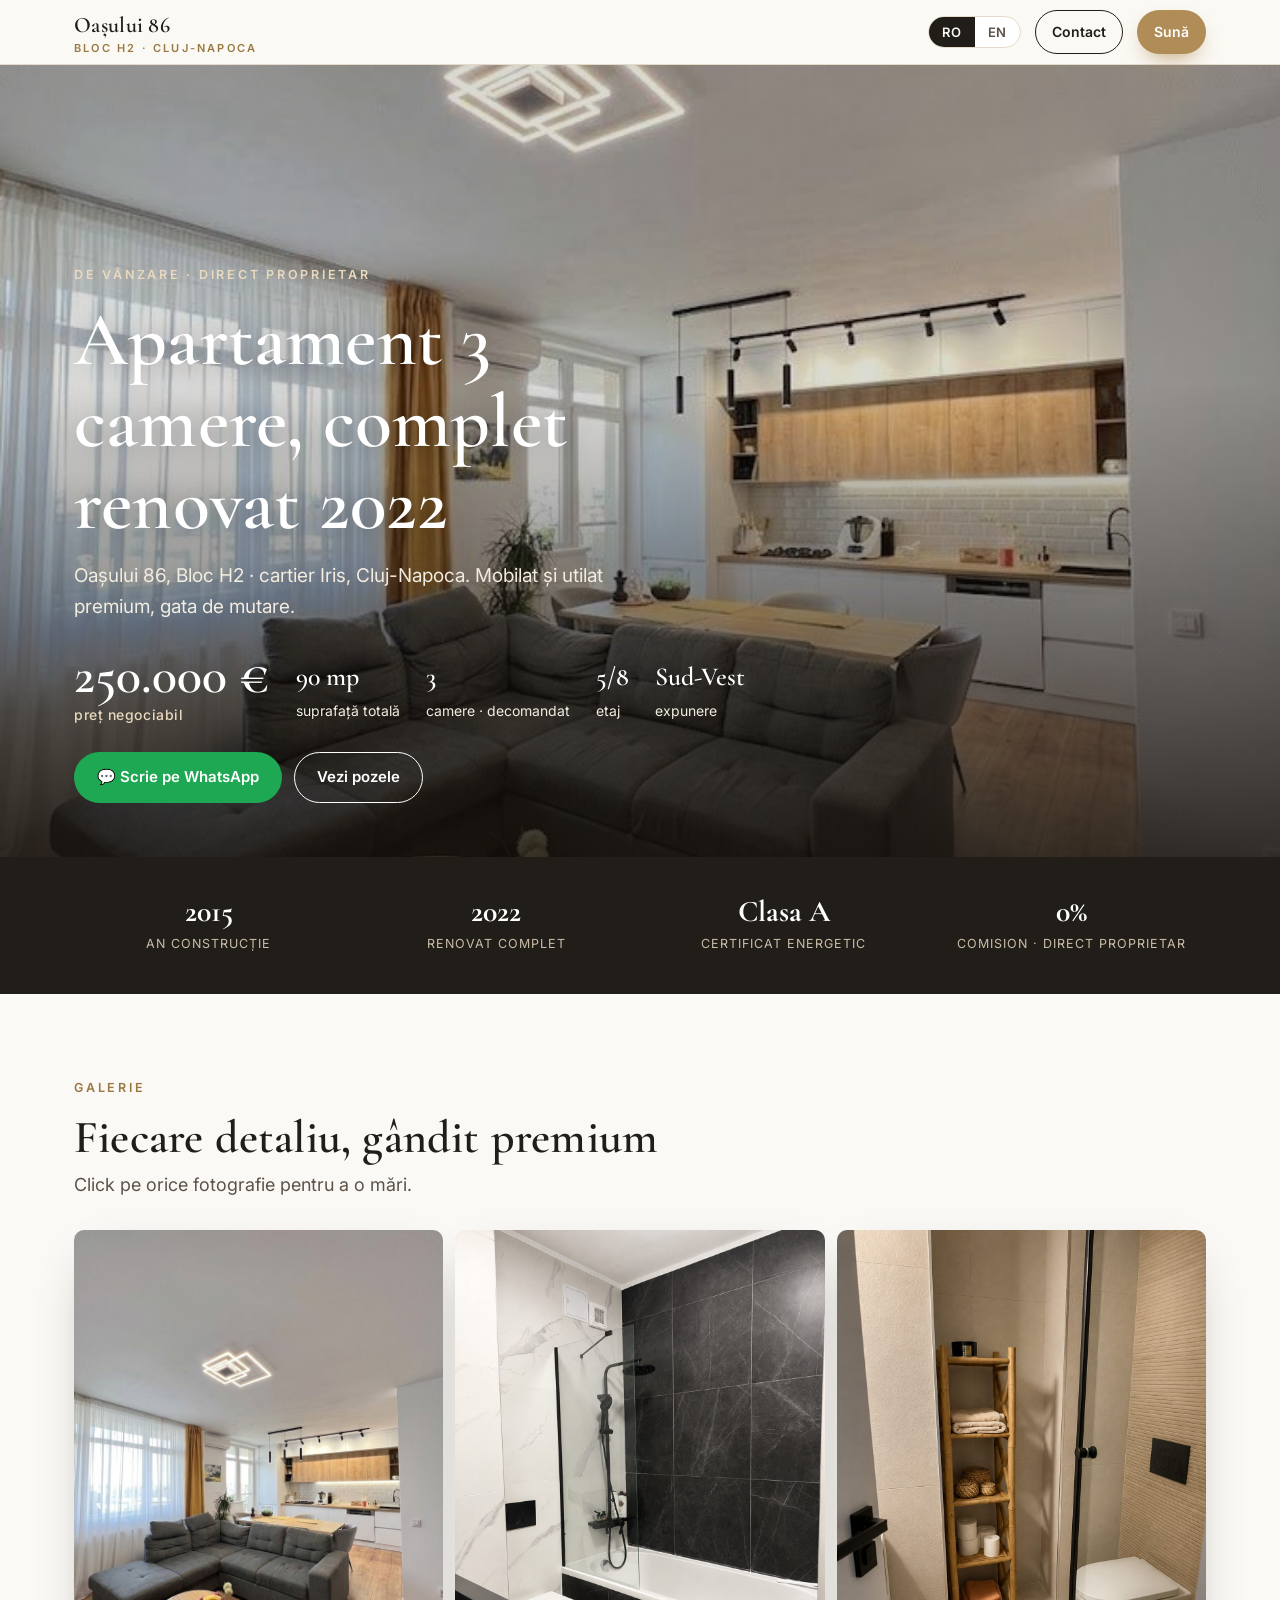
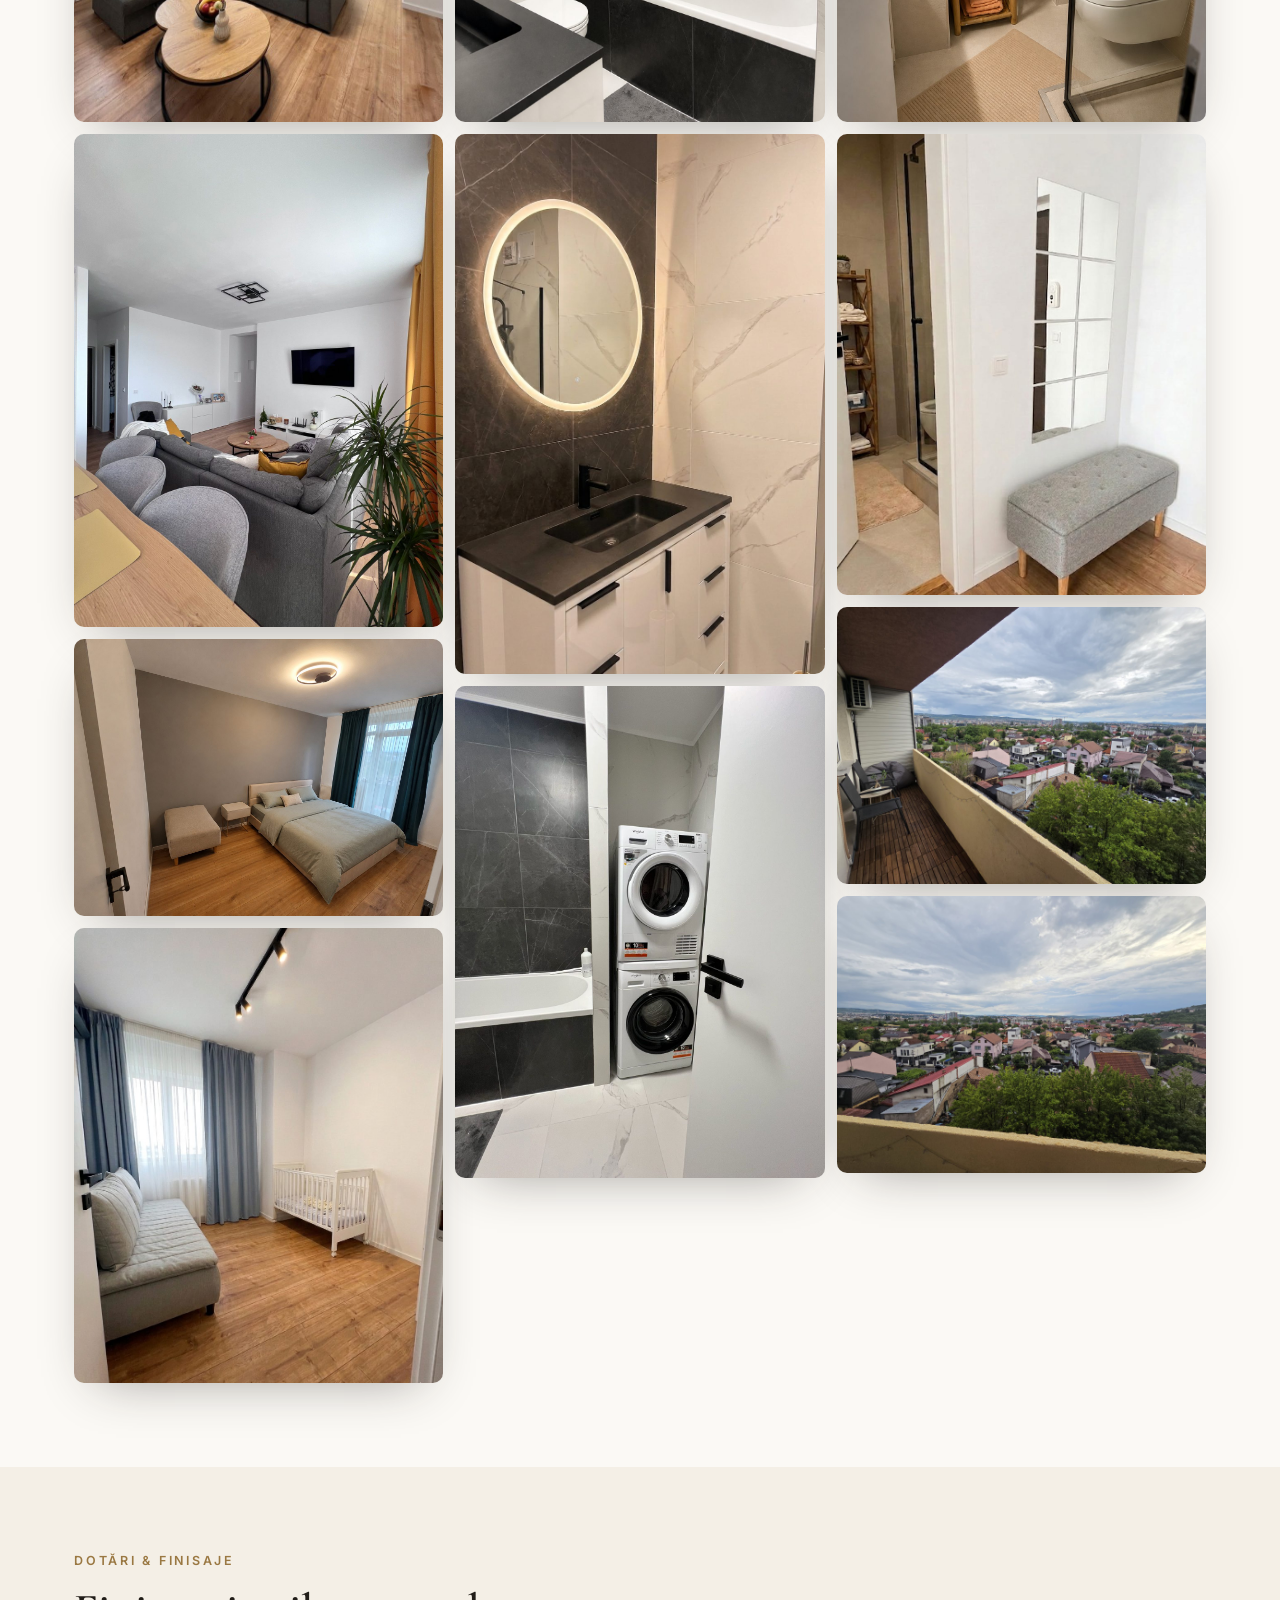
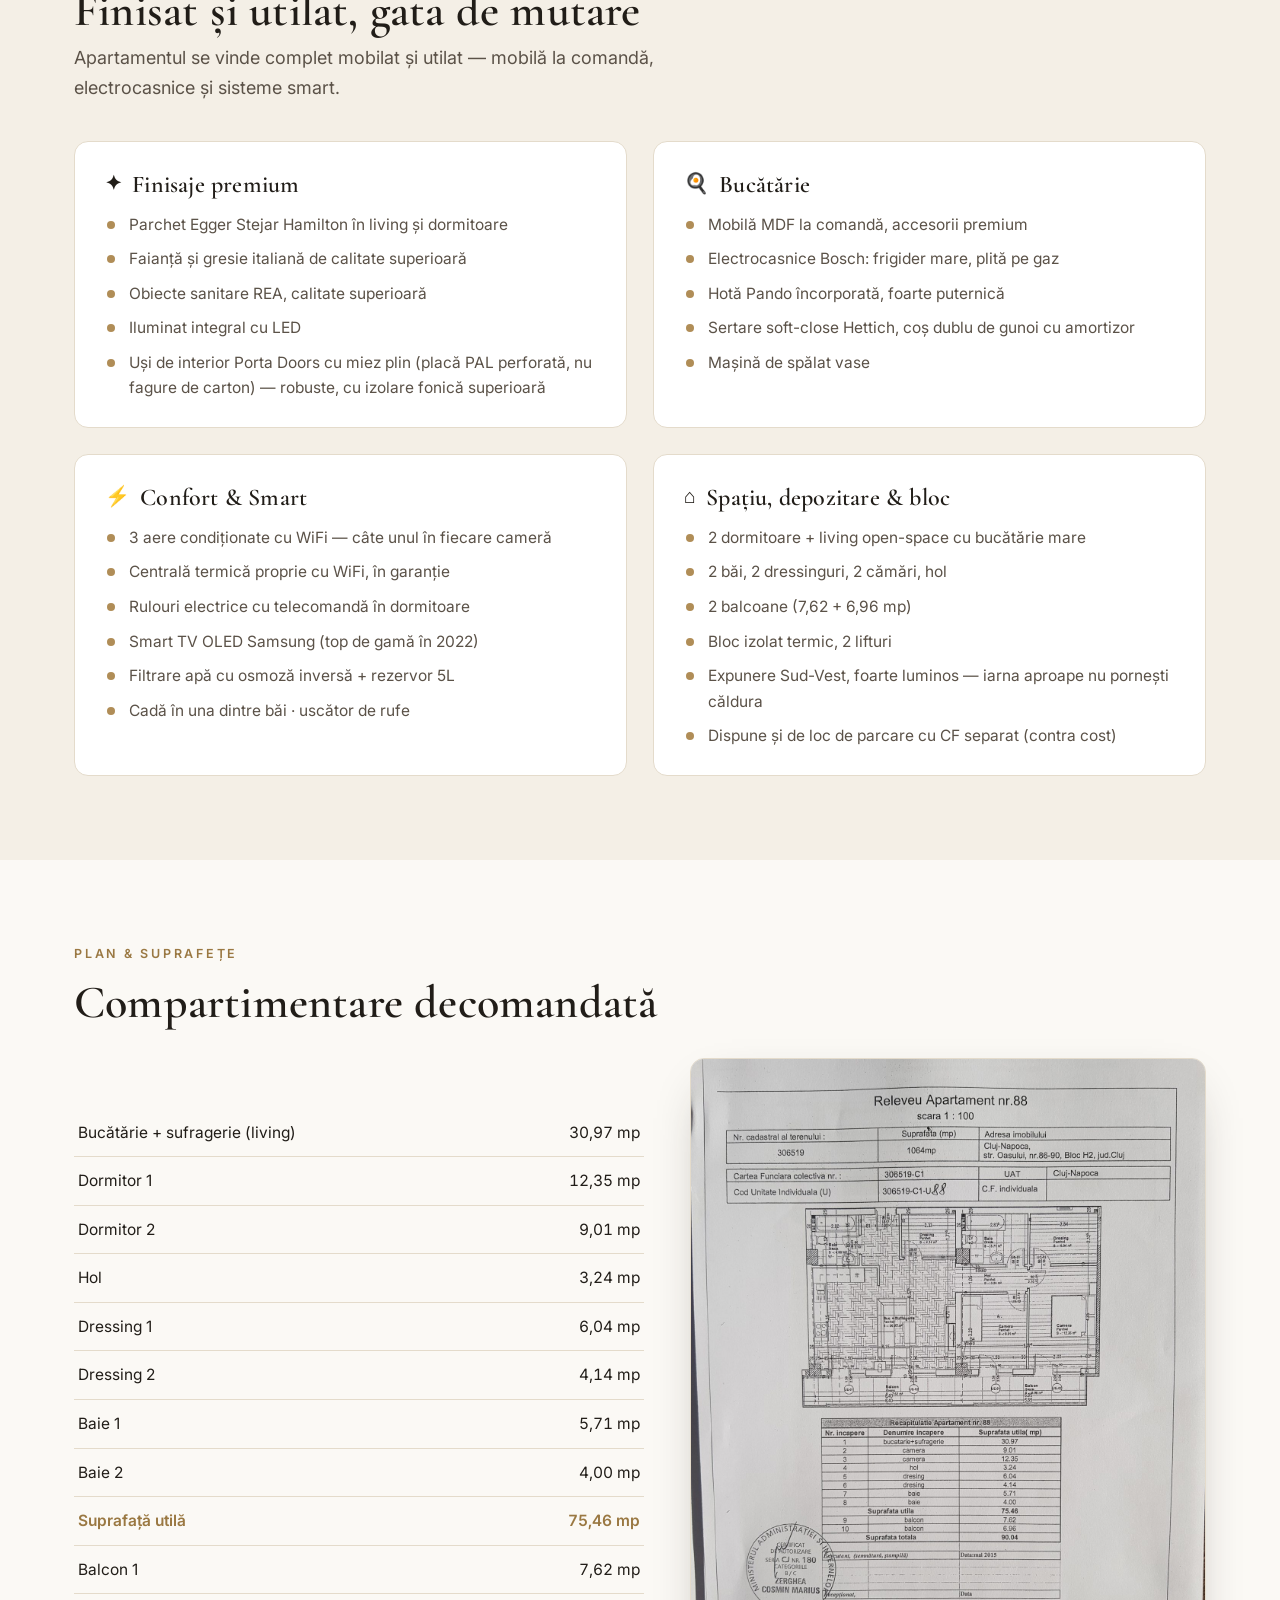
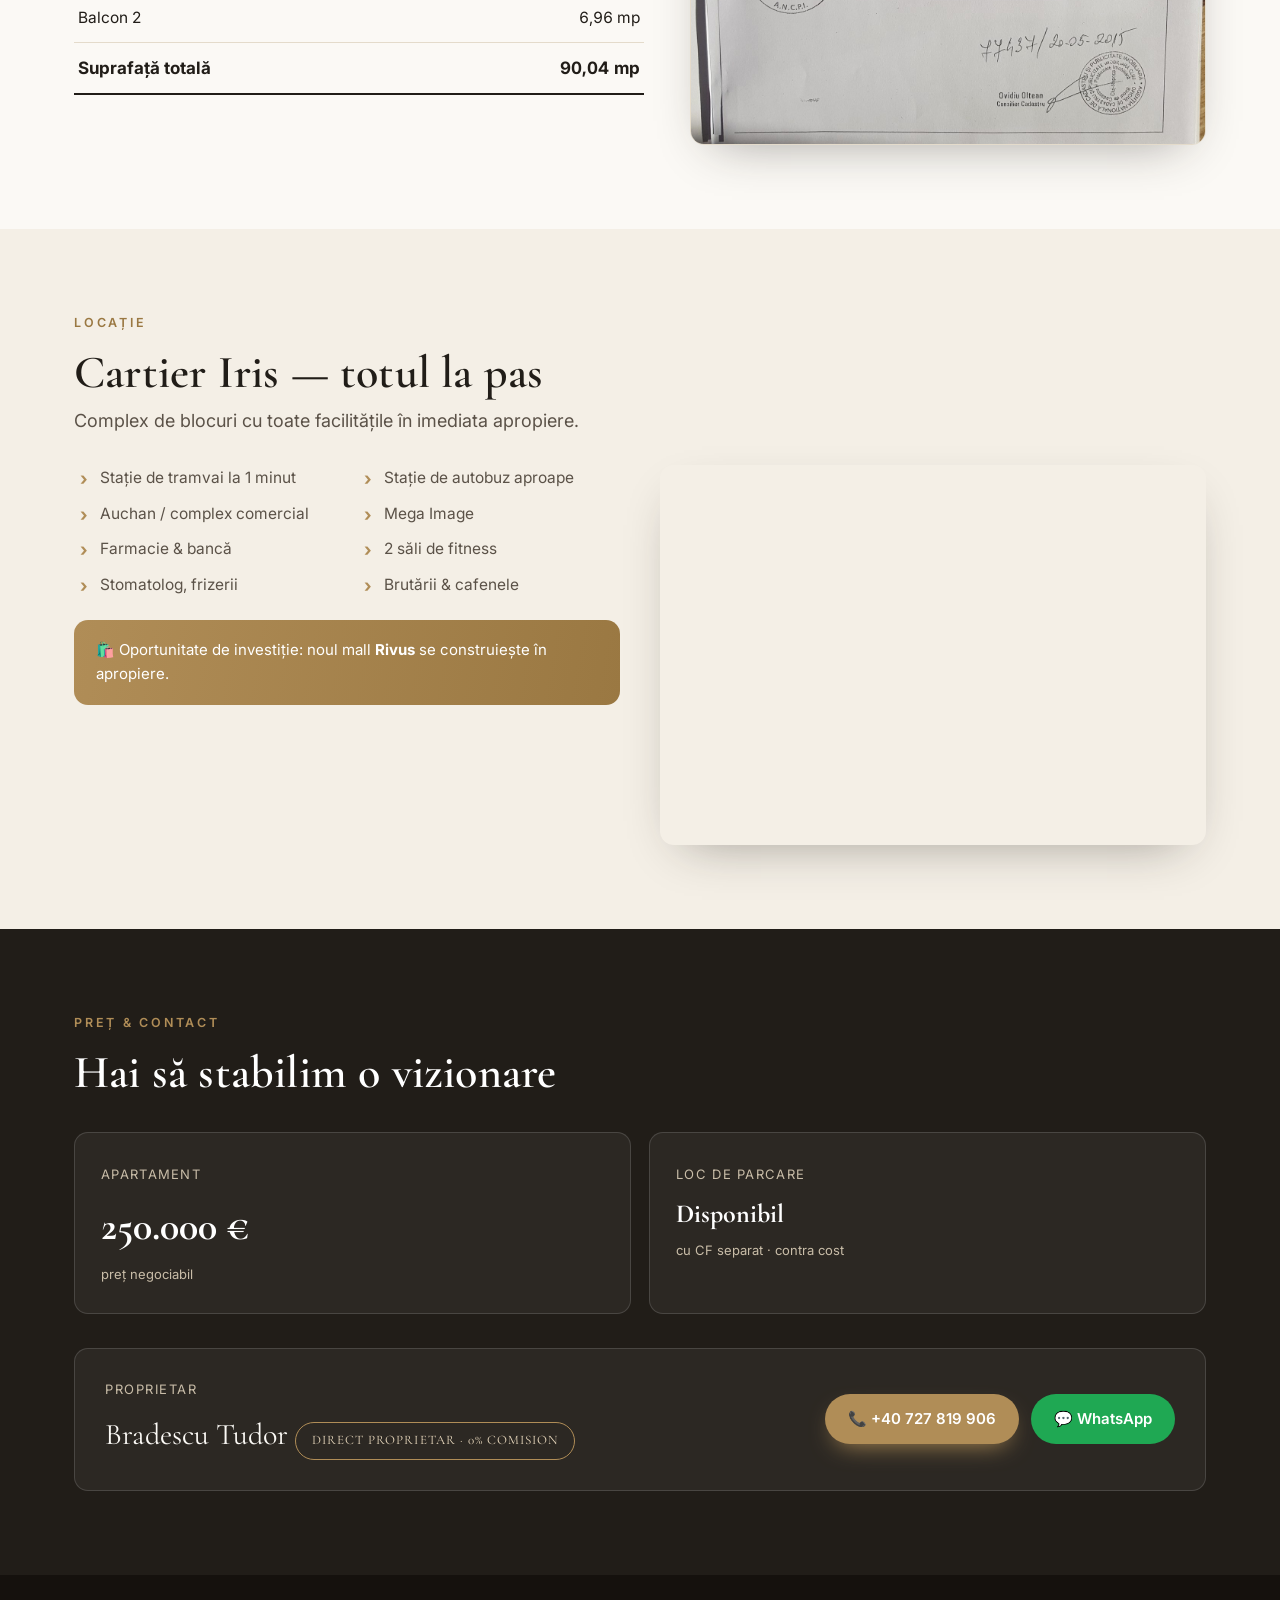
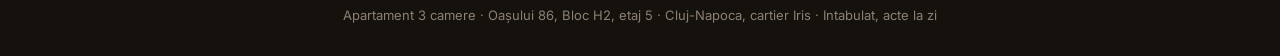
==== commit dbddb441: "Actualizare poze (set nou) si continut - Galerie inlocuita cu cele 11 poze noi; watermark Gemini eli" ====
--- a/index.html
+++ b/index.html
@@ -39,12 +39,12 @@
     <h1 data-ro="Apartament 3 camere, complet renovat 2022" data-en="3-room apartment, fully renovated 2022">Apartament 3 camere, complet renovat 2022</h1>
     <p class="sub" data-ro="Oașului 86, Bloc H2 · cartier Iris, Cluj-Napoca. Mobilat și utilat premium, gata de mutare." data-en="Oașului 86, Bloc H2 · Iris district, Cluj-Napoca. Premium furnished & equipped, move-in ready.">Oașului 86, Bloc H2 · cartier Iris, Cluj-Napoca. Mobilat și utilat premium, gata de mutare.</p>
     <div class="hero-meta">
-      <div class="price">250.000&nbsp;€<small data-ro="preț negociabil · parcare +10.000 €" data-en="negotiable · parking +€10,000">preț negociabil · parcare +10.000 €</small></div>
+      <div class="price">250.000&nbsp;€<small data-ro="preț negociabil" data-en="negotiable price">preț negociabil</small></div>
       <div class="hero-stats">
         <div><b>90 mp</b><span data-ro="suprafață totală" data-en="total area">suprafață totală</span></div>
         <div><b>3</b><span data-ro="camere · decomandat" data-en="rooms · detached layout">camere · decomandat</span></div>
         <div><b>5/8</b><span data-ro="etaj" data-en="floor">etaj</span></div>
-        <div><b>SV</b><span data-ro="expunere" data-en="facing">expunere</span></div>
+        <div><b>Sud-Vest</b><span data-ro="expunere" data-en="facing">expunere</span></div>
       </div>
     </div>
     <div class="hero-cta">
@@ -81,7 +81,7 @@
   <div class="wrap">
     <div class="section-head reveal">
       <span class="eyebrow" data-ro="Dotări & finisaje" data-en="Features & finishes">Dotări & finisaje</span>
-      <h2 data-ro="Totul inclus, totul premium" data-en="Everything included, all premium">Totul inclus, totul premium</h2>
+      <h2 data-ro="Finisat și utilat, gata de mutare" data-en="Finished &amp; equipped, move-in ready">Finisat și utilat, gata de mutare</h2>
       <p class="lead" data-ro="Apartamentul se vinde complet mobilat și utilat — mobilă la comandă, electrocasnice și sisteme smart." data-en="Sold fully furnished & equipped — custom furniture, appliances and smart systems.">Apartamentul se vinde complet mobilat și utilat — mobilă la comandă, electrocasnice și sisteme smart.</p>
     </div>
     <div class="feature-grid">
@@ -92,7 +92,7 @@
           <li data-ro="Faianță și gresie italiană de calitate superioară" data-en="Top-quality Italian wall & floor tiles">Faianță și gresie italiană de calitate superioară</li>
           <li data-ro="Obiecte sanitare REA, calitate superioară" data-en="REA sanitary ware, premium quality">Obiecte sanitare REA, calitate superioară</li>
           <li data-ro="Iluminat integral cu LED" data-en="Full LED lighting throughout">Iluminat integral cu LED</li>
-          <li data-ro="Termopane și izolație termică foarte bună" data-en="Quality windows & excellent thermal insulation">Termopane și izolație termică foarte bună</li>
+          <li data-ro="Uși de interior Porta Doors cu miez plin (placă PAL perforată, nu fagure de carton) — robuste, cu izolare fonică superioară" data-en="Porta Doors solid-core interior doors (perforated PAL, not cardboard honeycomb) — sturdy, with superior sound insulation">Uși de interior Porta Doors cu miez plin (placă PAL perforată, nu fagure de carton) — robuste, cu izolare fonică superioară</li>
         </ul>
       </div>
       <div class="card reveal">
@@ -124,7 +124,7 @@
           <li data-ro="2 balcoane (7,62 + 6,96 mp)" data-en="2 balconies (7.62 + 6.96 sqm)">2 balcoane (7,62 + 6,96 mp)</li>
           <li data-ro="Bloc izolat termic, 2 lifturi" data-en="Thermally insulated building, 2 elevators">Bloc izolat termic, 2 lifturi</li>
           <li data-ro="Expunere Sud-Vest, foarte luminos — iarna aproape nu pornești căldura" data-en="South-West facing, very bright — barely need heating in winter">Expunere Sud-Vest, foarte luminos — iarna aproape nu pornești căldura</li>
-          <li data-ro="Întreținere redusă: ~290 lei/lună" data-en="Low maintenance: ~290 RON/month">Întreținere redusă: ~290 lei/lună</li>
+          <li data-ro="Dispune și de loc de parcare cu CF separat (contra cost)" data-en="Parking space with separate land title also available (at extra cost)">Dispune și de loc de parcare cu CF separat (contra cost)</li>
         </ul>
       </div>
     </div>
@@ -201,8 +201,8 @@
       </div>
       <div class="price-card">
         <span data-ro="Loc de parcare" data-en="Parking space">Loc de parcare</span>
-        <b>10.000 €</b>
-        <small data-ro="la suprafață · CF separat" data-en="surface · separate land title">la suprafață · CF separat</small>
+        <b style="font-size:26px" data-ro="Disponibil" data-en="Available">Disponibil</b>
+        <small data-ro="cu CF separat · contra cost" data-en="separate land title · at extra cost">cu CF separat · contra cost</small>
       </div>
     </div>
     <div class="contact-box reveal">
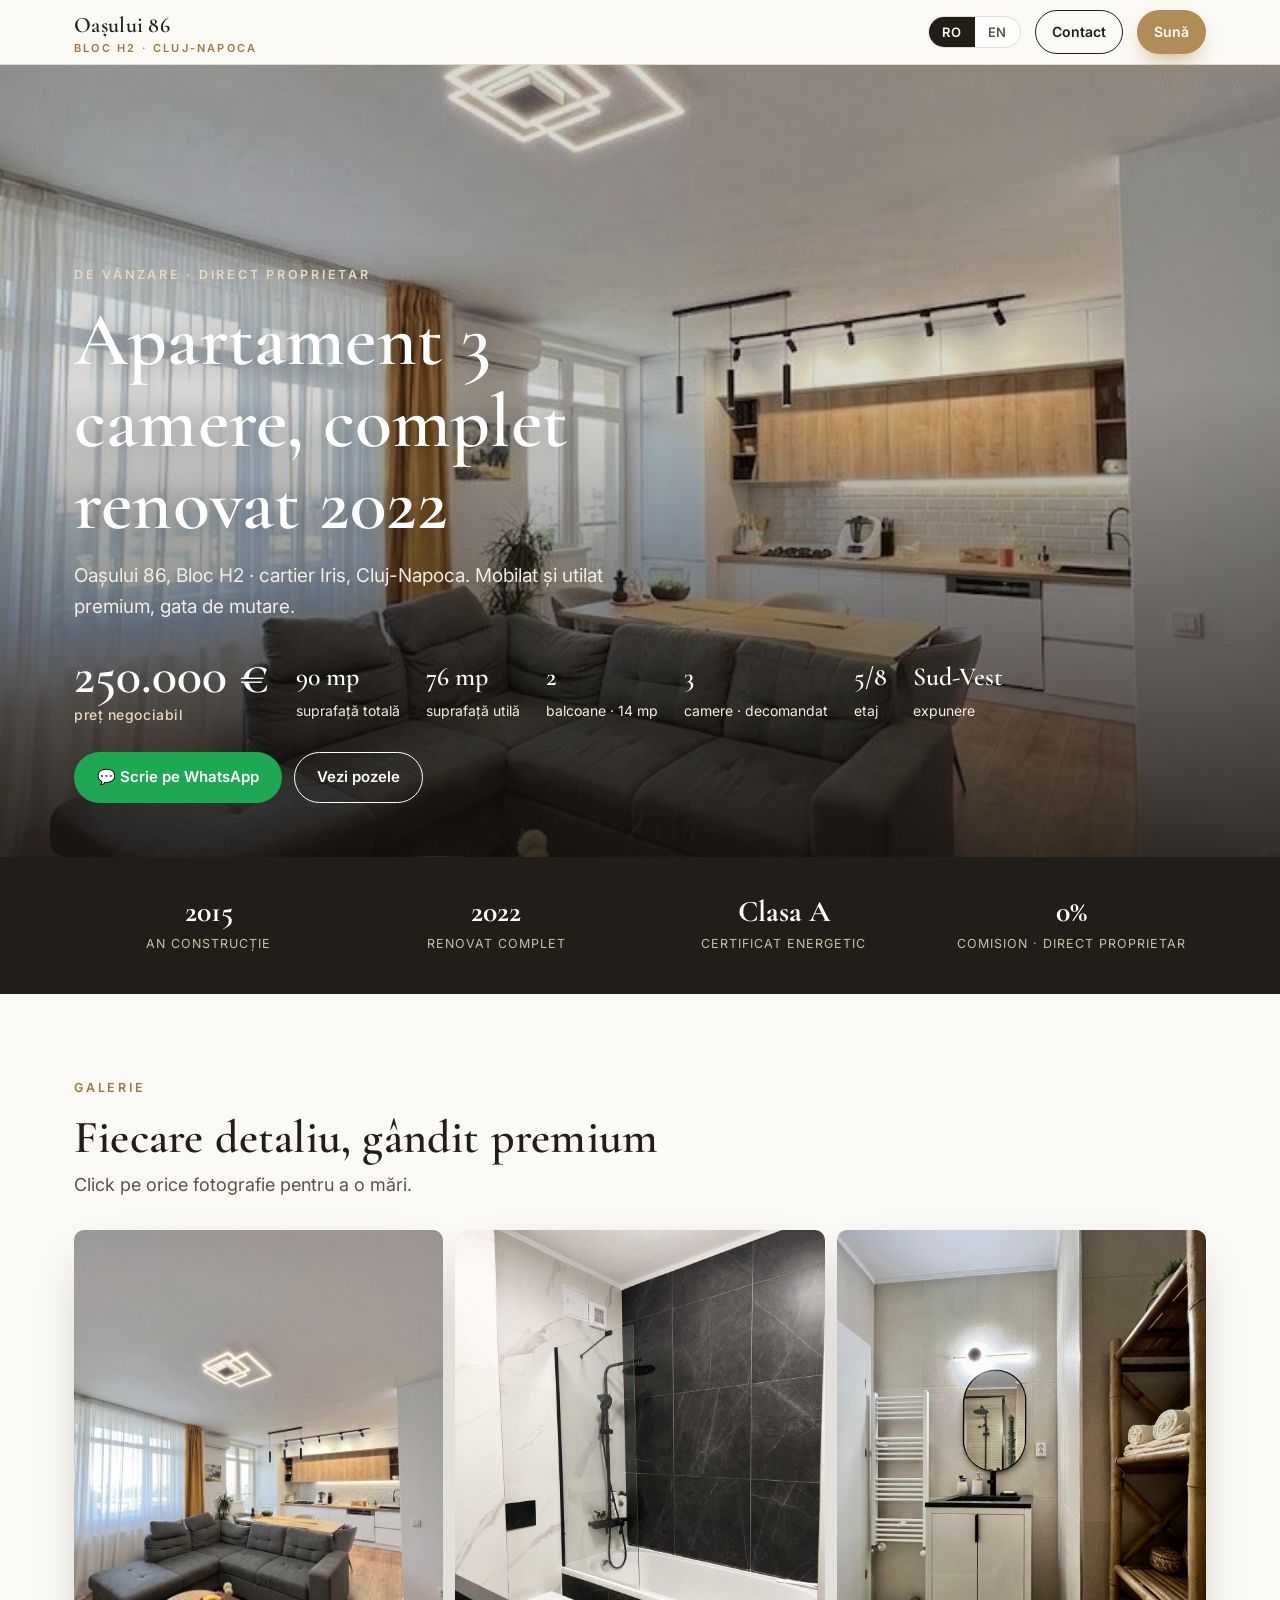
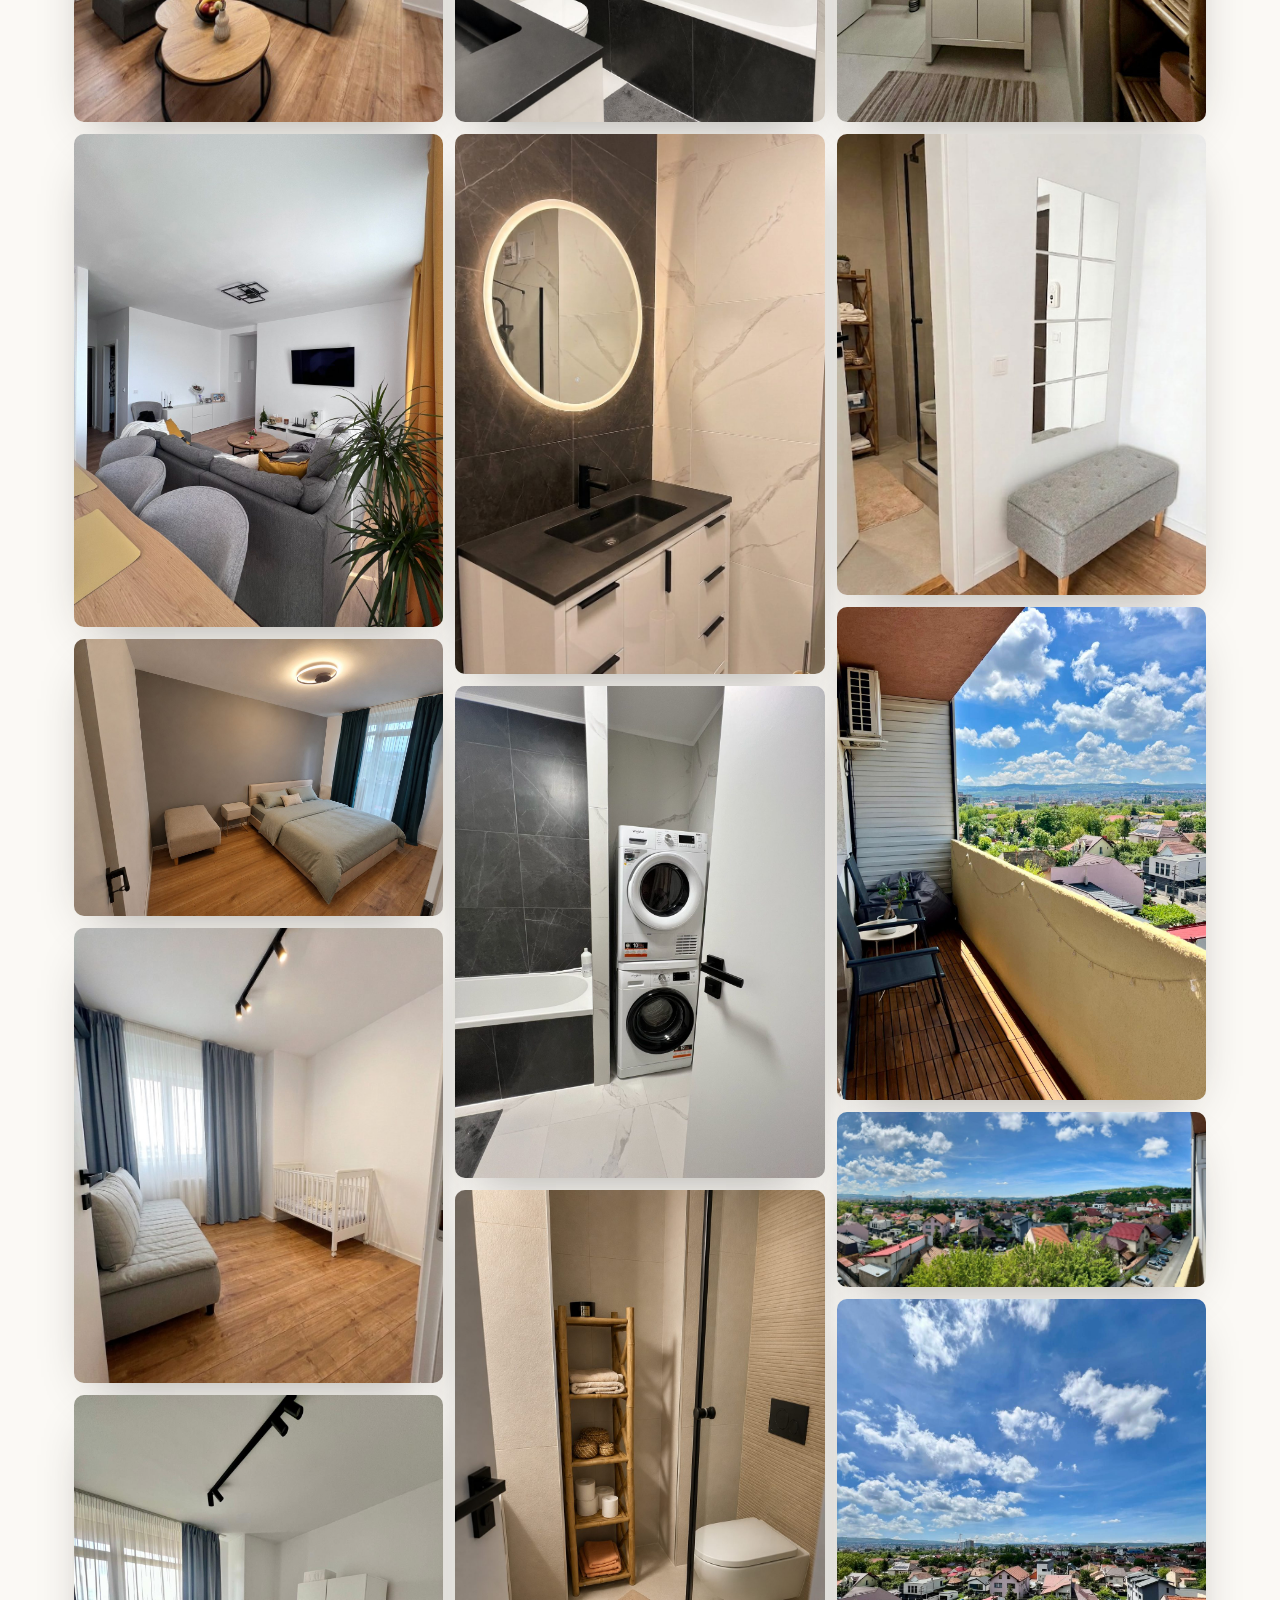
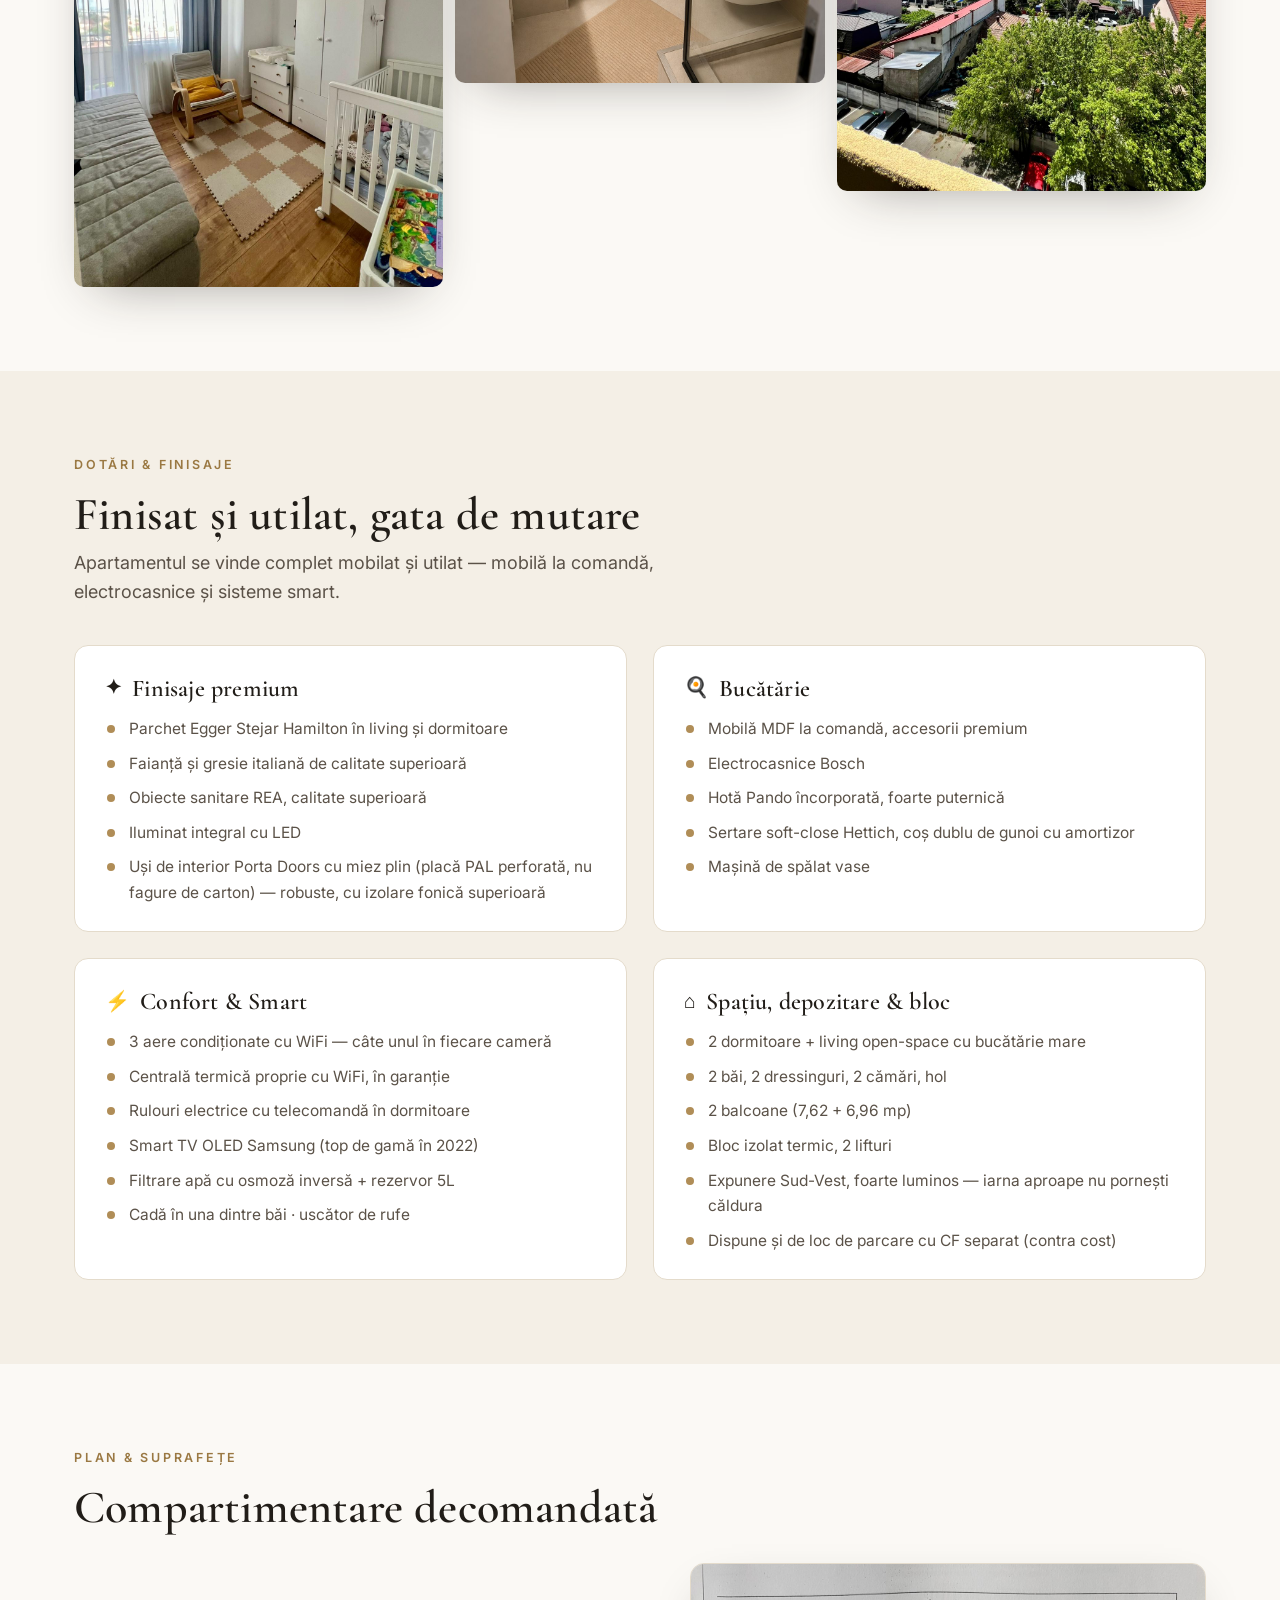
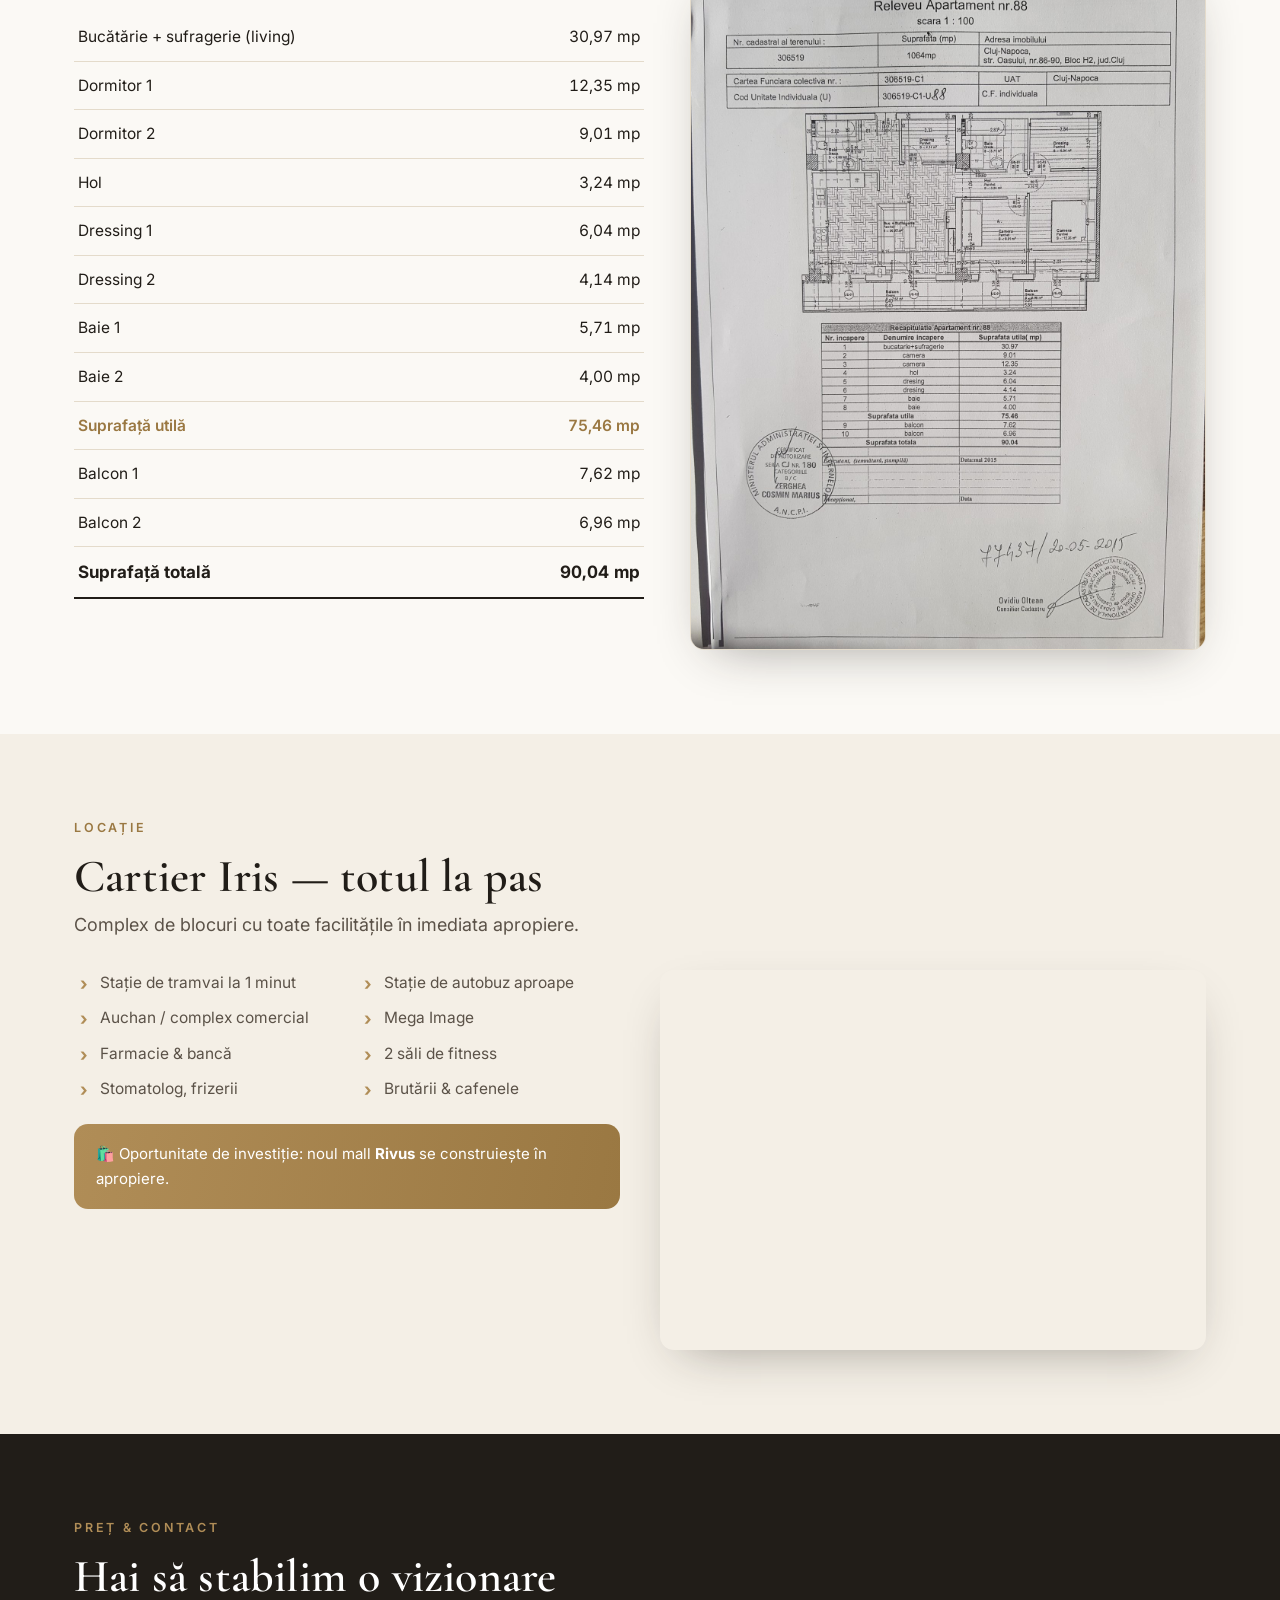
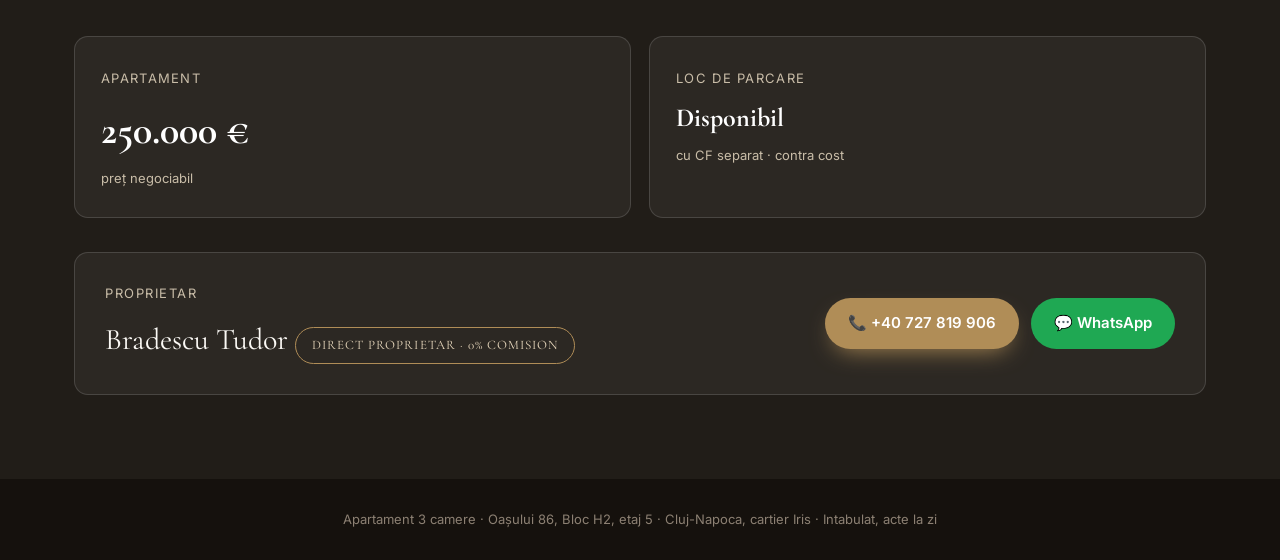
==== commit e2e42026: "Poze noi (baie dus, balcon inlocuit, dormitor copil) + ajustari front page - Galerie 11 -> 14 poze; " ====
--- a/index.html
+++ b/index.html
@@ -42,6 +42,8 @@
       <div class="price">250.000&nbsp;€<small data-ro="preț negociabil" data-en="negotiable price">preț negociabil</small></div>
       <div class="hero-stats">
         <div><b>90 mp</b><span data-ro="suprafață totală" data-en="total area">suprafață totală</span></div>
+        <div><b>76 mp</b><span data-ro="suprafață utilă" data-en="usable area">suprafață utilă</span></div>
+        <div><b>2</b><span data-ro="balcoane · 14 mp" data-en="balconies · 14 sqm">balcoane · 14 mp</span></div>
         <div><b>3</b><span data-ro="camere · decomandat" data-en="rooms · detached layout">camere · decomandat</span></div>
         <div><b>5/8</b><span data-ro="etaj" data-en="floor">etaj</span></div>
         <div><b>Sud-Vest</b><span data-ro="expunere" data-en="facing">expunere</span></div>
@@ -99,7 +101,7 @@
         <h3><span class="ic">🍳</span> <span data-ro="Bucătărie" data-en="Kitchen">Bucătărie</span></h3>
         <ul>
           <li data-ro="Mobilă MDF la comandă, accesorii premium" data-en="Custom MDF cabinetry, premium hardware">Mobilă MDF la comandă, accesorii premium</li>
-          <li data-ro="Electrocasnice Bosch: frigider mare, plită pe gaz" data-en="Bosch appliances: large fridge, gas hob">Electrocasnice Bosch: frigider mare, plită pe gaz</li>
+          <li data-ro="Electrocasnice Bosch" data-en="Bosch appliances">Electrocasnice Bosch</li>
           <li data-ro="Hotă Pando încorporată, foarte puternică" data-en="Powerful built-in Pando extractor hood">Hotă Pando încorporată, foarte puternică</li>
           <li data-ro="Sertare soft-close Hettich, coș dublu de gunoi cu amortizor" data-en="Hettich soft-close drawers, dual soft-close bin">Sertare soft-close Hettich, coș dublu de gunoi cu amortizor</li>
           <li data-ro="Mașină de spălat vase" data-en="Dishwasher">Mașină de spălat vase</li>
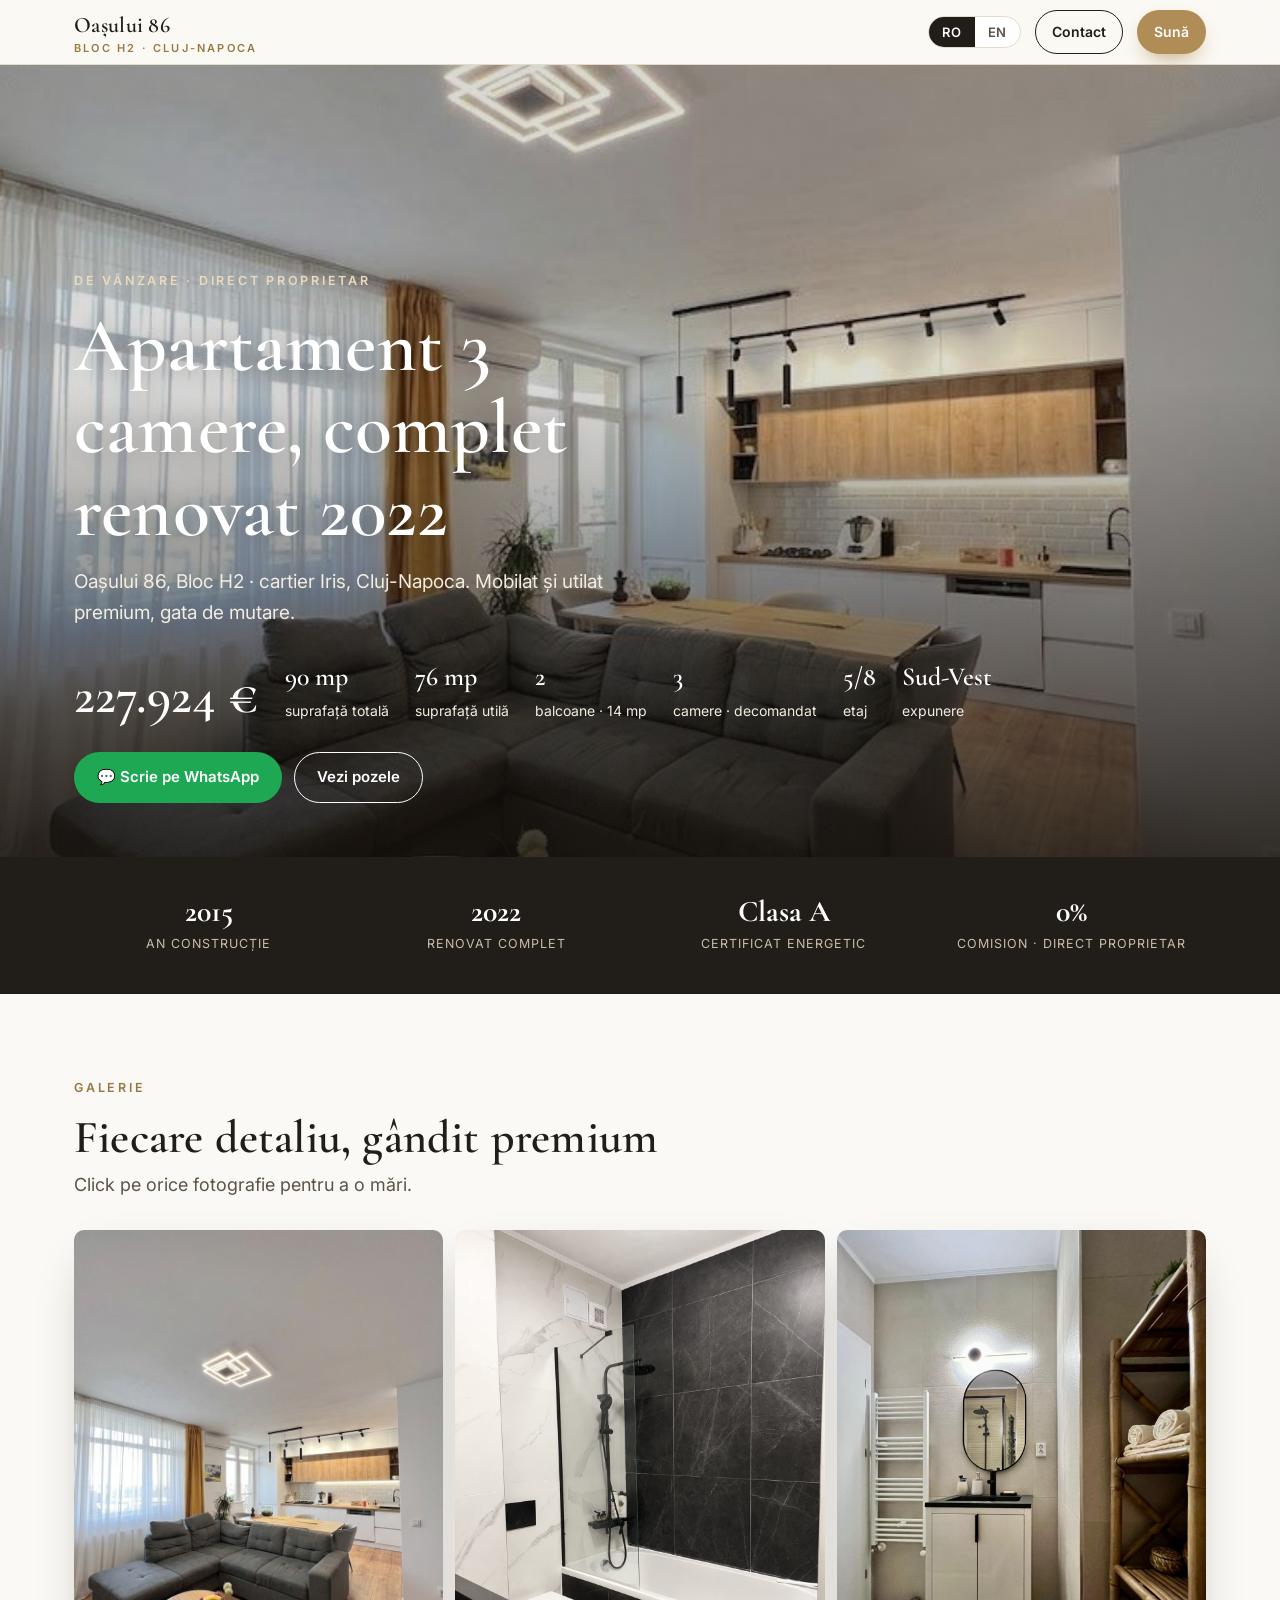
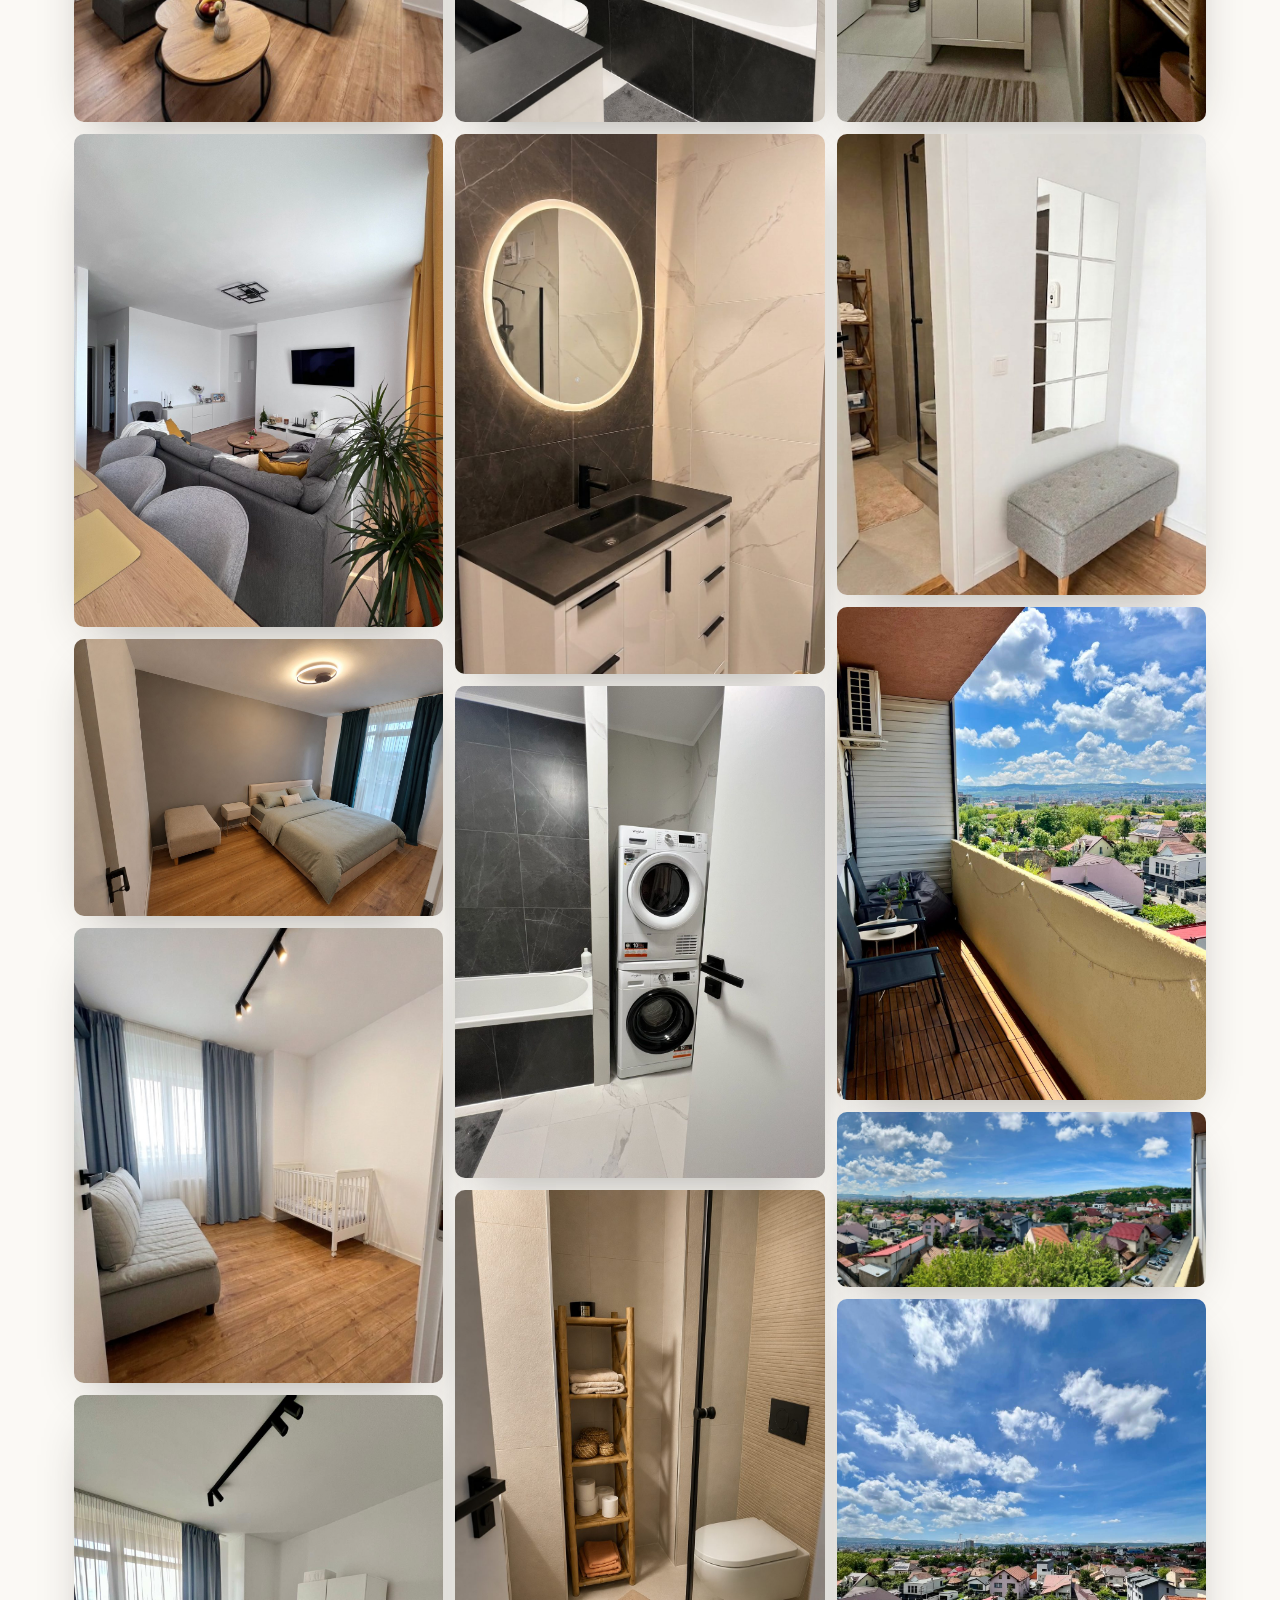
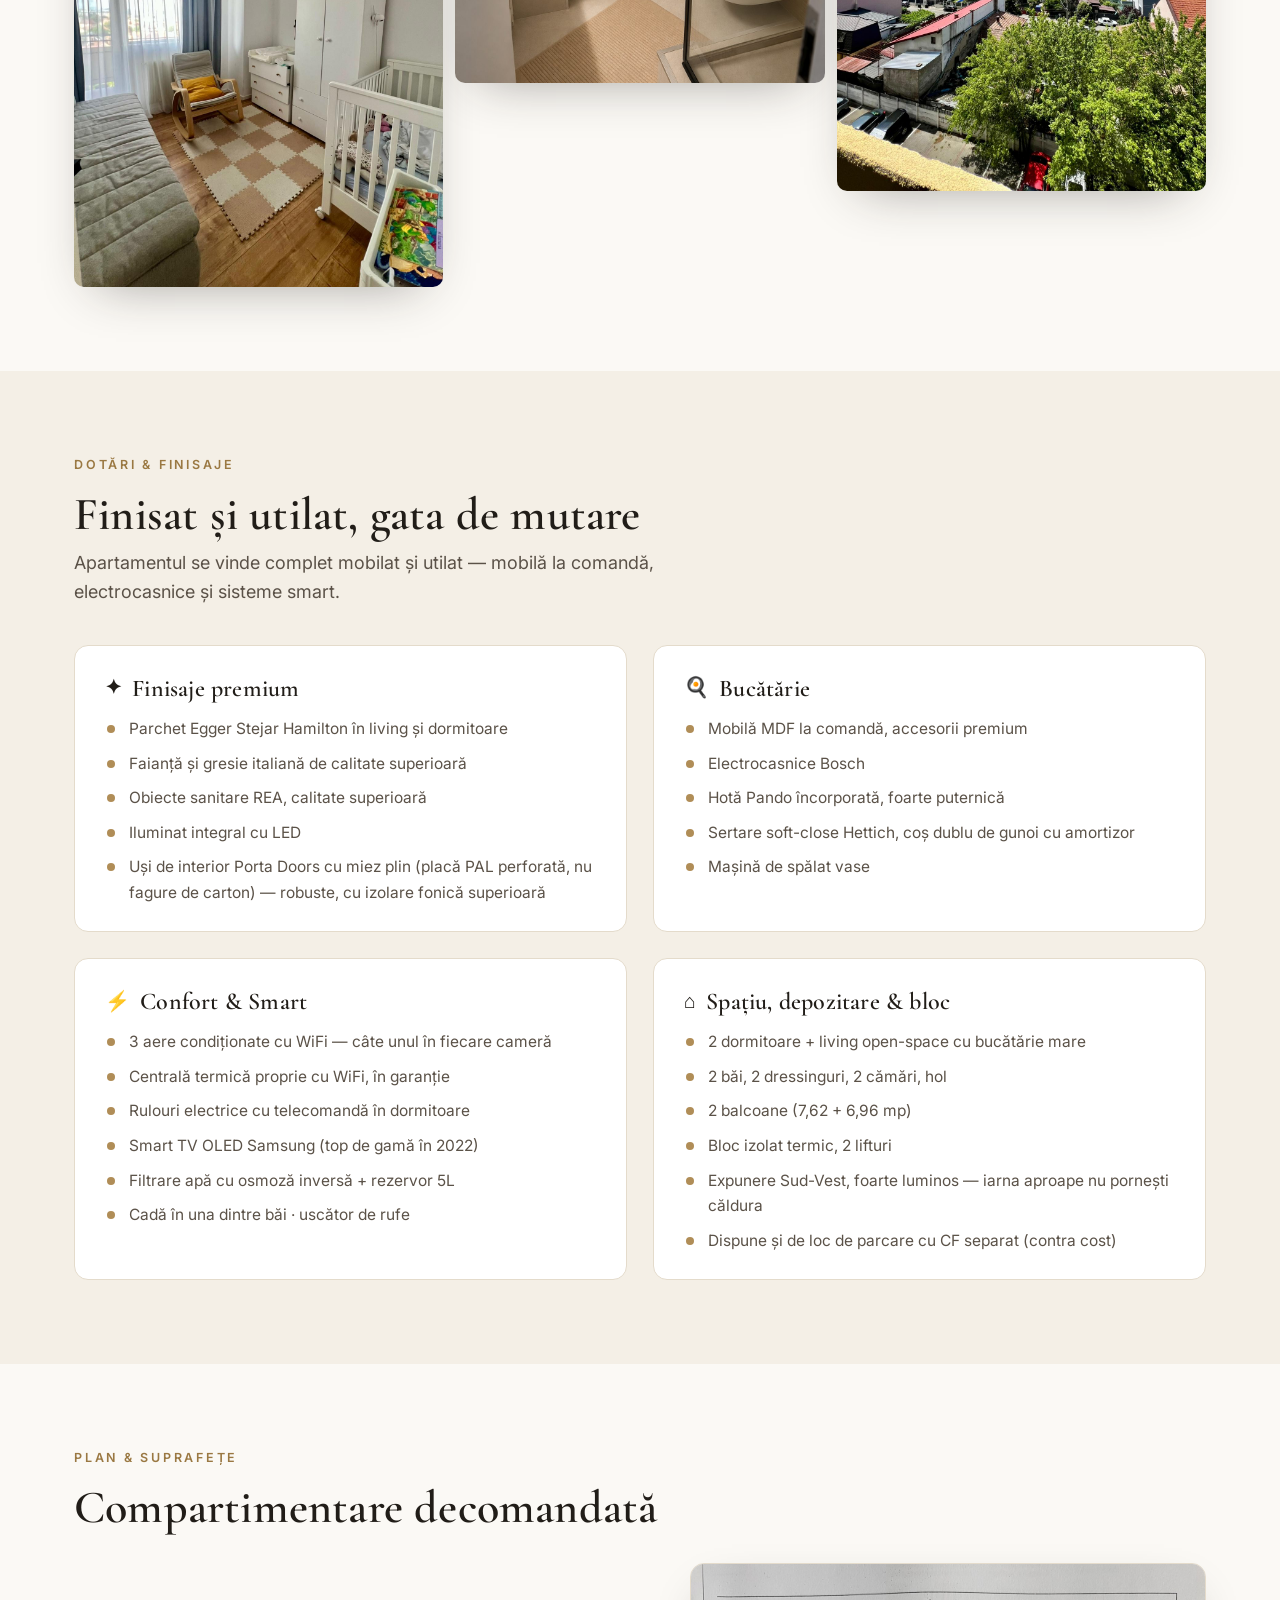
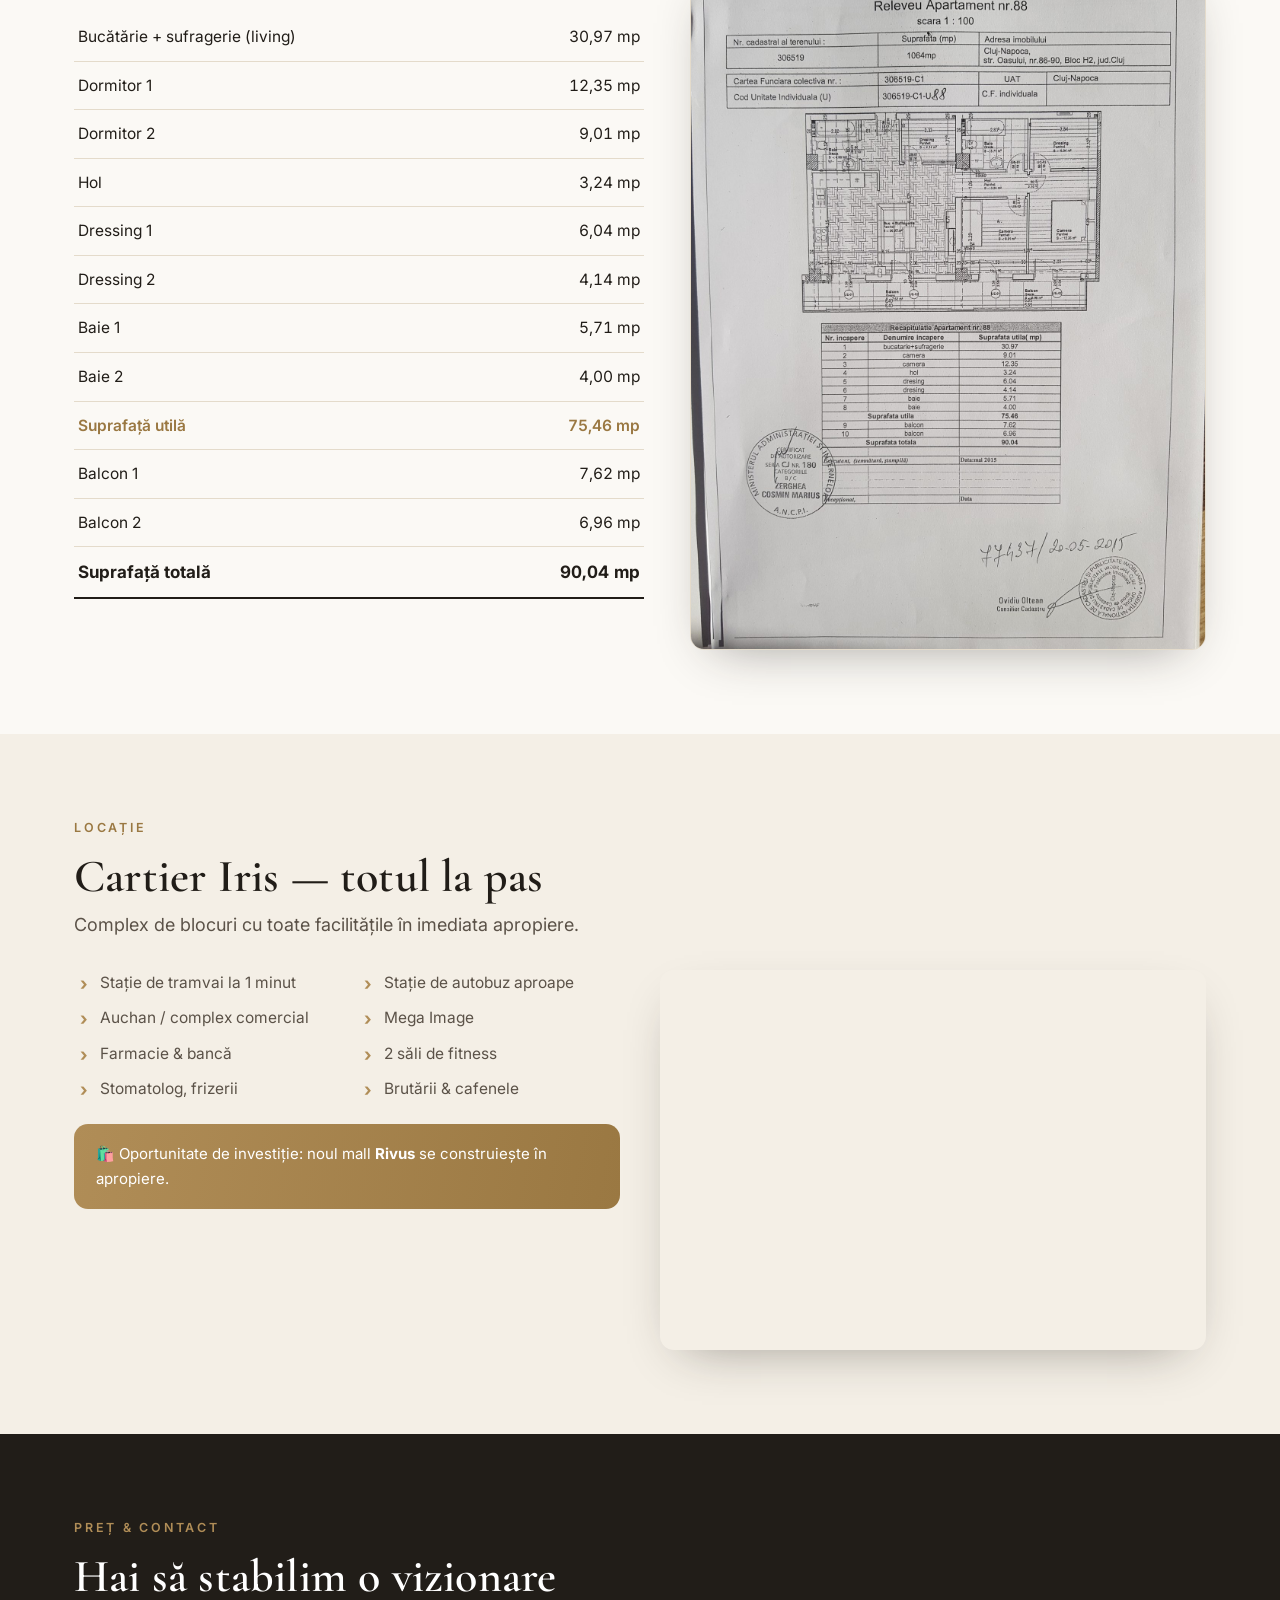
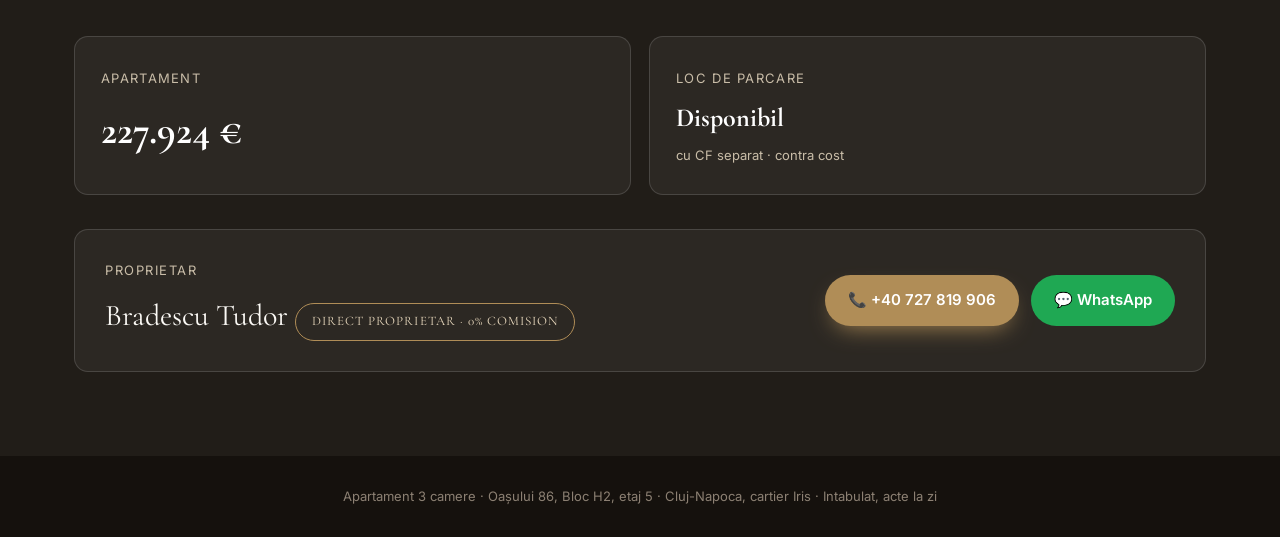
==== commit c7daba25: "Pret 227.924 EUR pe ambele pagini; scos negociabil Co-Authored-By: Claude Opus 4.8 <noreply@anthropi" ====
--- a/index.html
+++ b/index.html
@@ -39,7 +39,7 @@
     <h1 data-ro="Apartament 3 camere, complet renovat 2022" data-en="3-room apartment, fully renovated 2022">Apartament 3 camere, complet renovat 2022</h1>
     <p class="sub" data-ro="Oașului 86, Bloc H2 · cartier Iris, Cluj-Napoca. Mobilat și utilat premium, gata de mutare." data-en="Oașului 86, Bloc H2 · Iris district, Cluj-Napoca. Premium furnished & equipped, move-in ready.">Oașului 86, Bloc H2 · cartier Iris, Cluj-Napoca. Mobilat și utilat premium, gata de mutare.</p>
     <div class="hero-meta">
-      <div class="price">250.000&nbsp;€<small data-ro="preț negociabil" data-en="negotiable price">preț negociabil</small></div>
+      <div class="price">227.924&nbsp;€</div>
       <div class="hero-stats">
         <div><b>90 mp</b><span data-ro="suprafață totală" data-en="total area">suprafață totală</span></div>
         <div><b>76 mp</b><span data-ro="suprafață utilă" data-en="usable area">suprafață utilă</span></div>
@@ -198,8 +198,7 @@
     <div class="price-cards reveal">
       <div class="price-card">
         <span data-ro="Apartament" data-en="Apartment">Apartament</span>
-        <b>250.000 €</b>
-        <small data-ro="preț negociabil" data-en="negotiable">preț negociabil</small>
+        <b>227.924 €</b>
       </div>
       <div class="price-card">
         <span data-ro="Loc de parcare" data-en="Parking space">Loc de parcare</span>
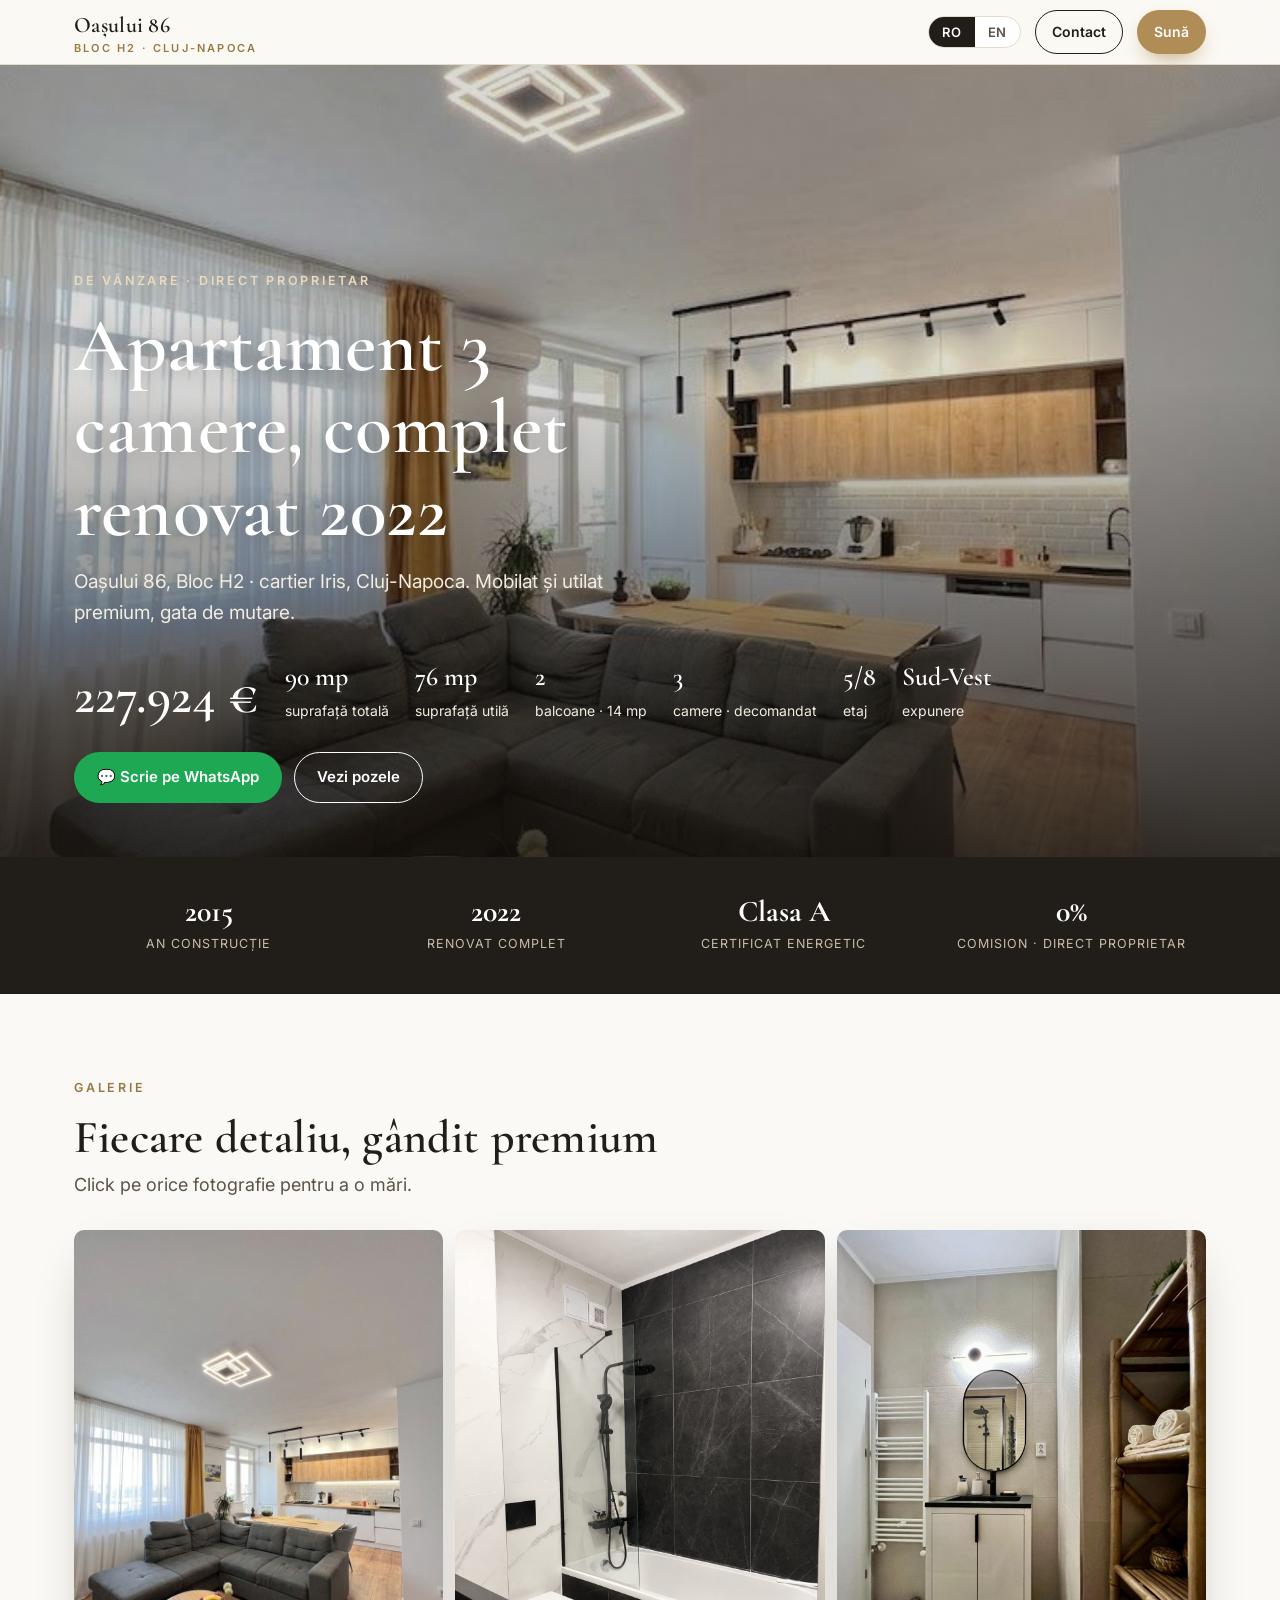
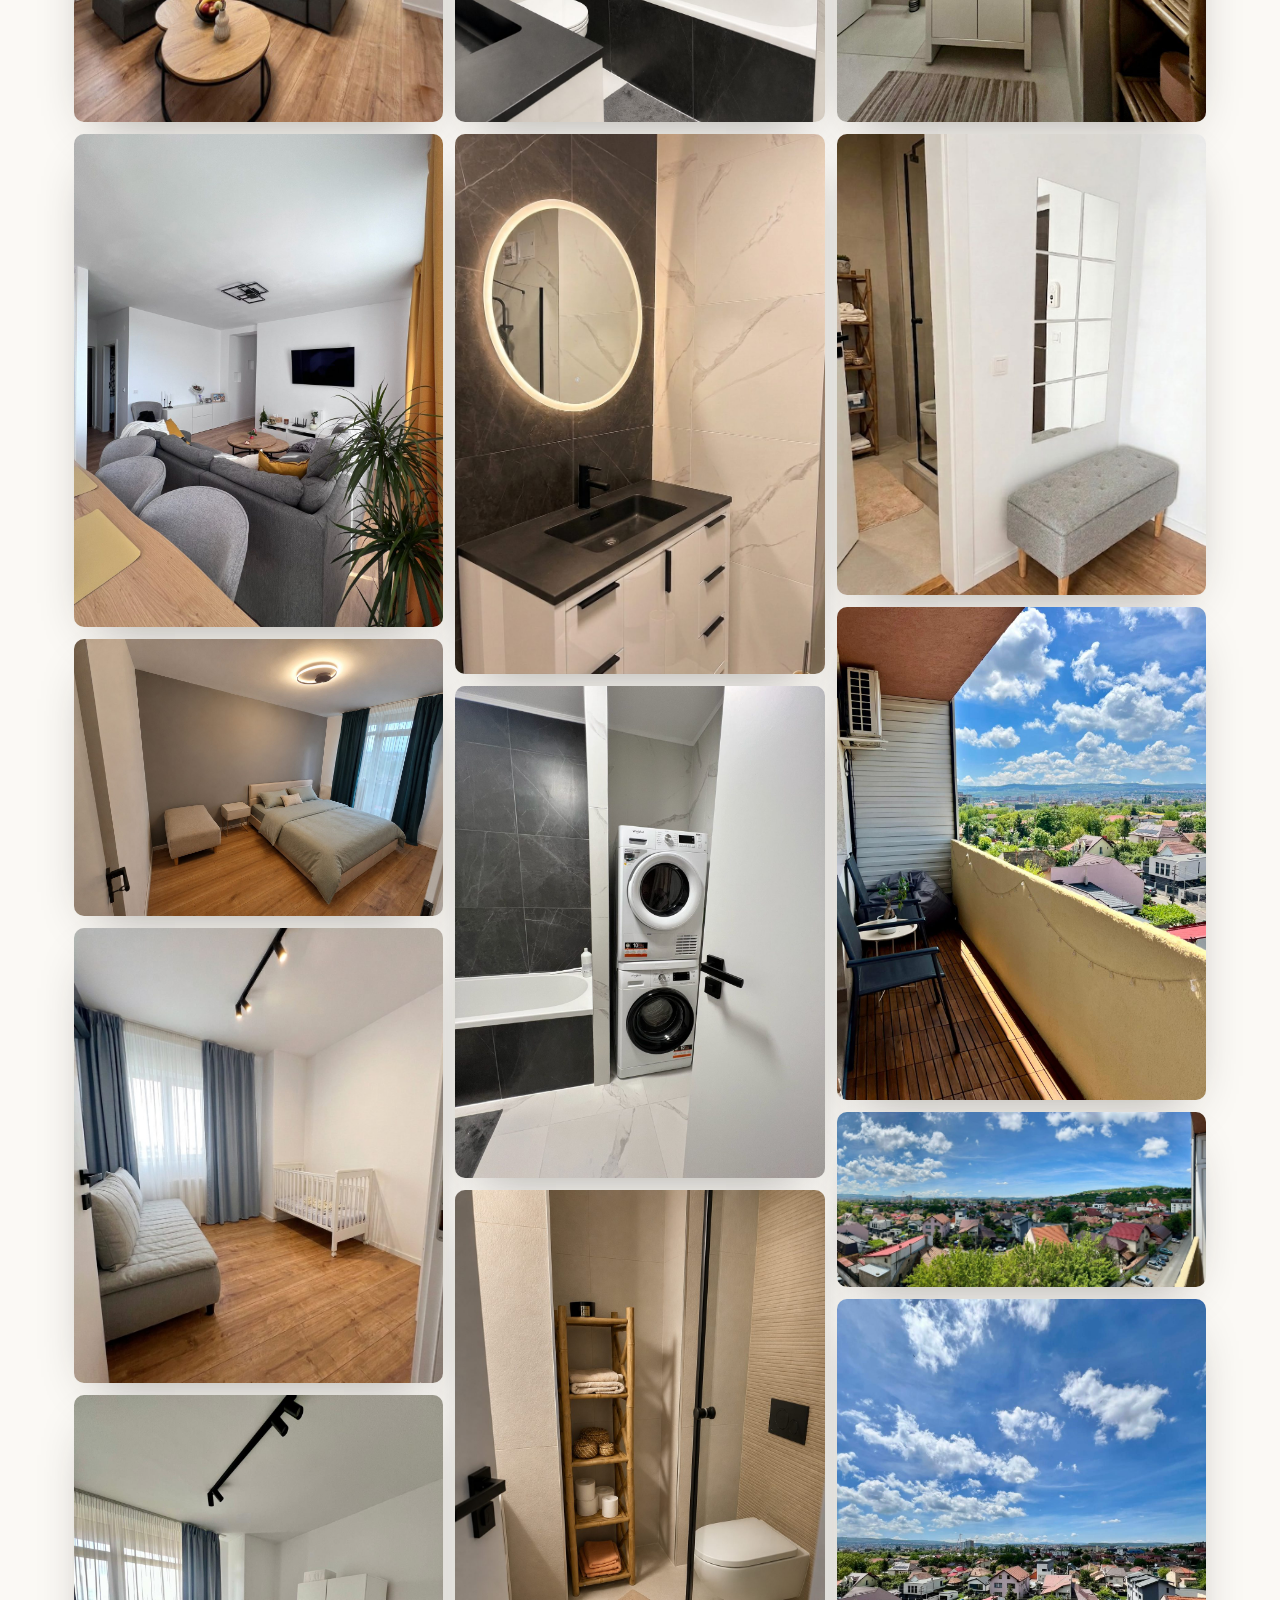
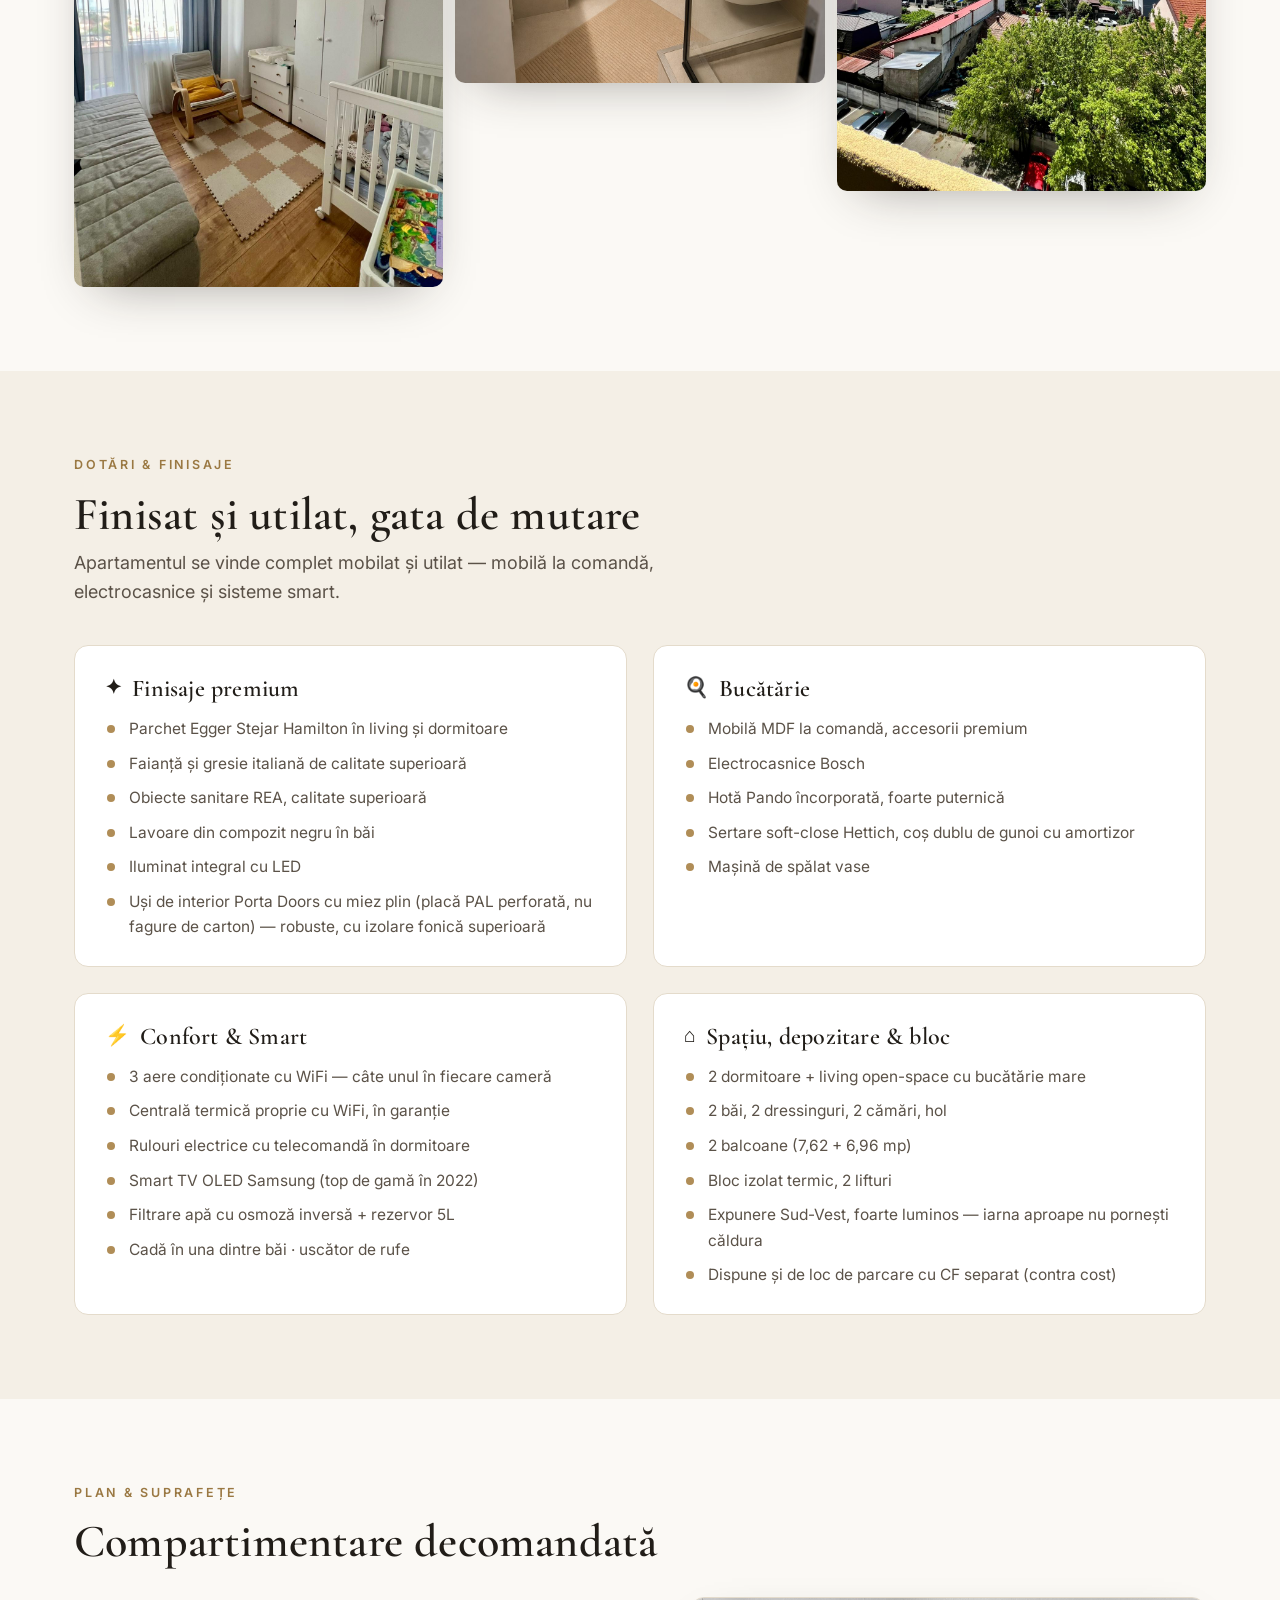
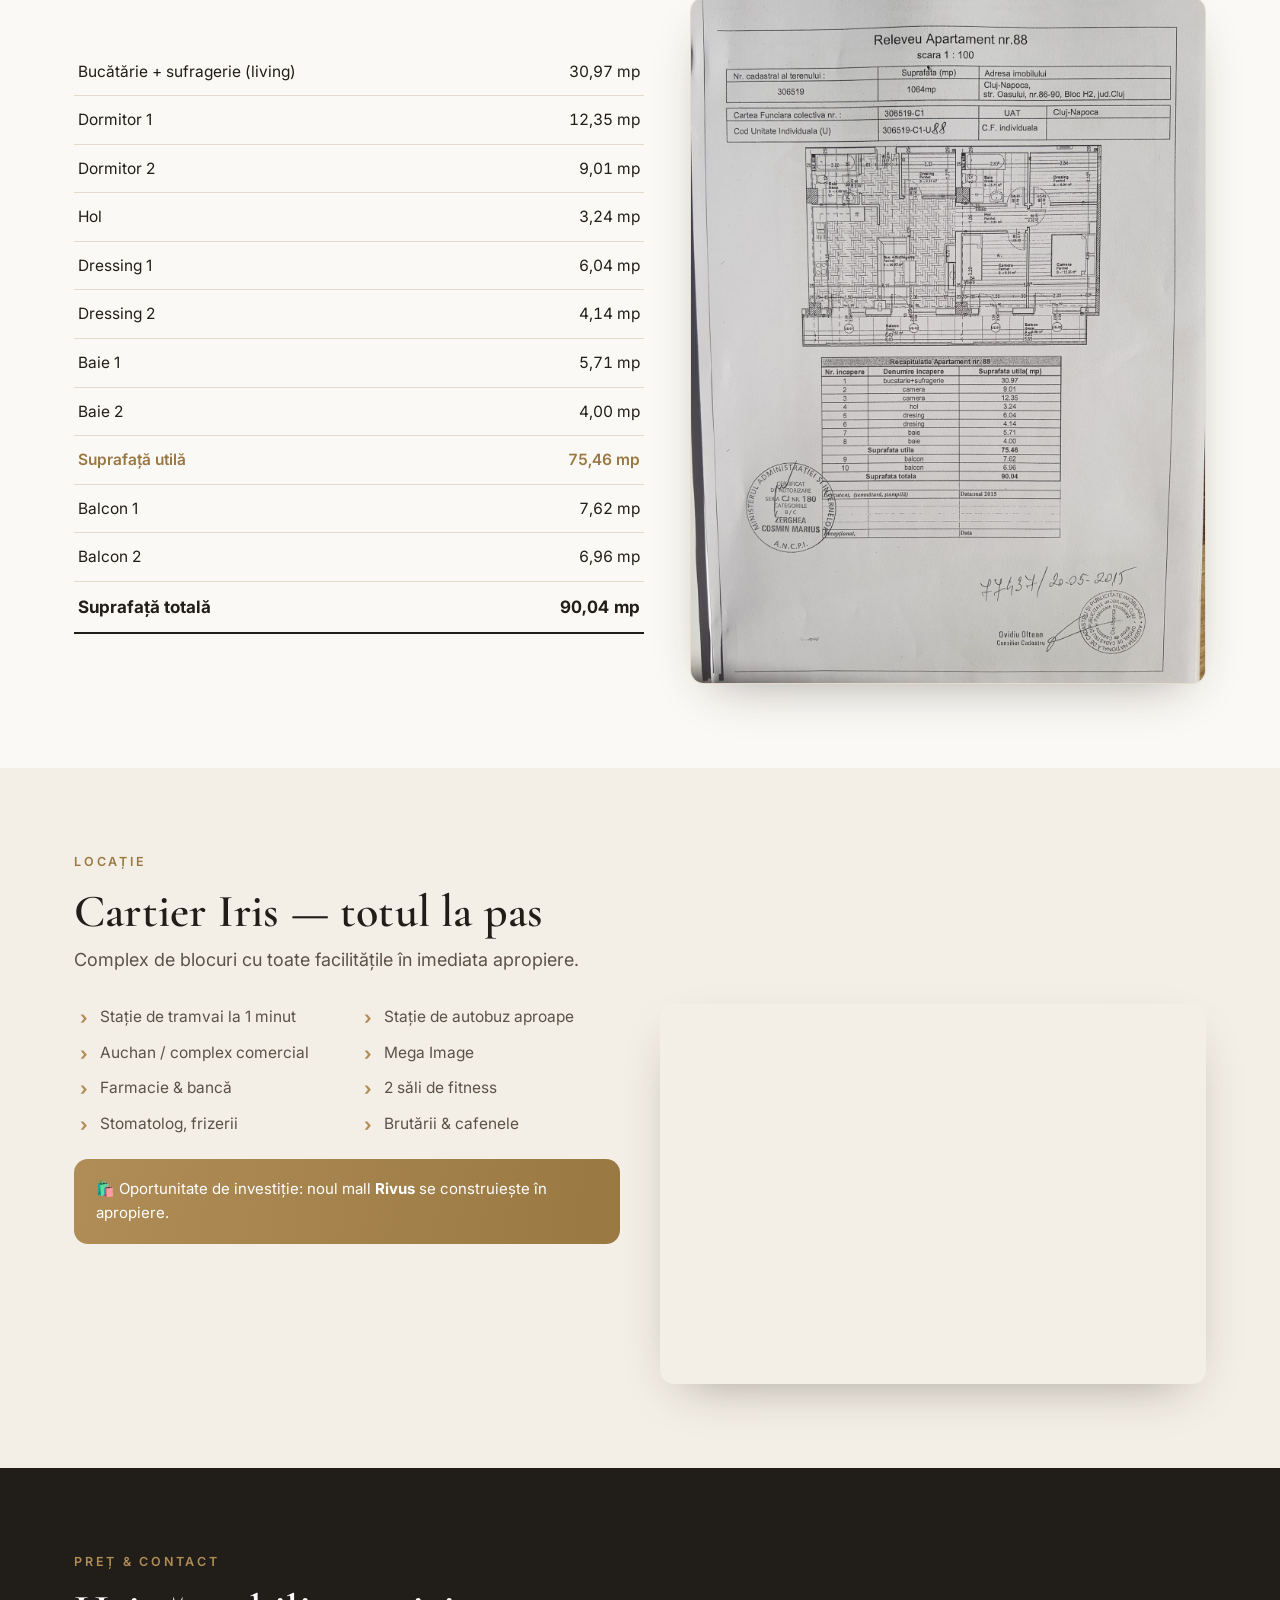
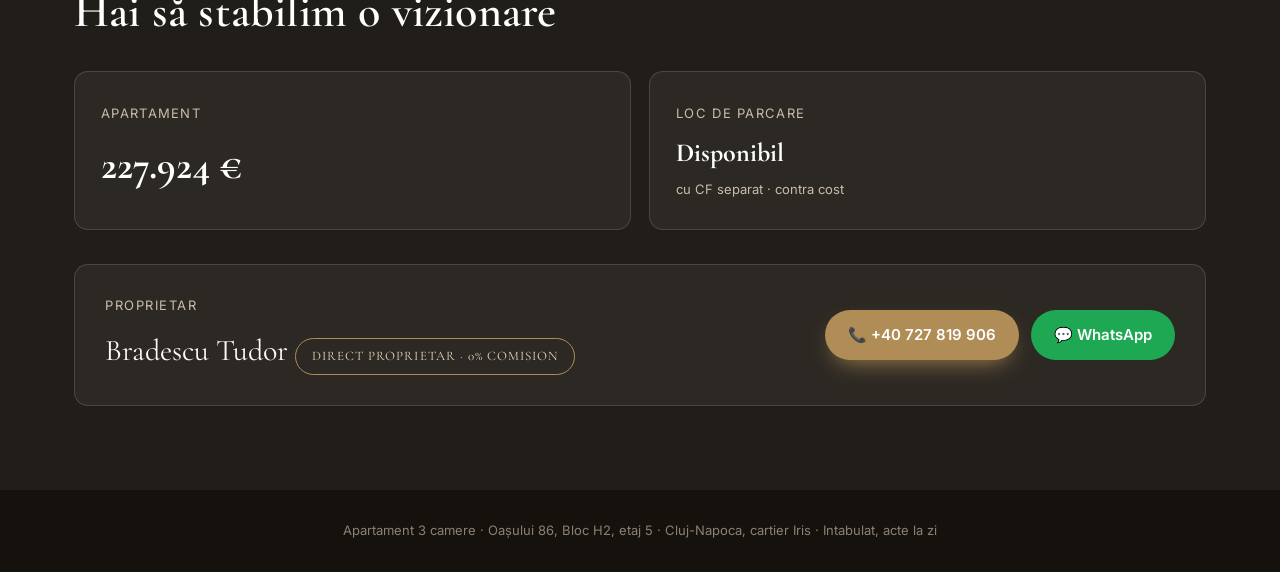
==== commit c8e4039d: "Adaugat lavoare din compozit negru la finisaje Co-Authored-By: Claude Opus 4.8 <noreply@anthropic.co" ====
--- a/index.html
+++ b/index.html
@@ -93,6 +93,7 @@
           <li data-ro="Parchet Egger Stejar Hamilton în living și dormitoare" data-en="Egger Hamilton Oak flooring in living & bedrooms">Parchet Egger Stejar Hamilton în living și dormitoare</li>
           <li data-ro="Faianță și gresie italiană de calitate superioară" data-en="Top-quality Italian wall & floor tiles">Faianță și gresie italiană de calitate superioară</li>
           <li data-ro="Obiecte sanitare REA, calitate superioară" data-en="REA sanitary ware, premium quality">Obiecte sanitare REA, calitate superioară</li>
+          <li data-ro="Lavoare din compozit negru în băi" data-en="Black composite washbasins in the bathrooms">Lavoare din compozit negru în băi</li>
           <li data-ro="Iluminat integral cu LED" data-en="Full LED lighting throughout">Iluminat integral cu LED</li>
           <li data-ro="Uși de interior Porta Doors cu miez plin (placă PAL perforată, nu fagure de carton) — robuste, cu izolare fonică superioară" data-en="Porta Doors solid-core interior doors (perforated PAL, not cardboard honeycomb) — sturdy, with superior sound insulation">Uși de interior Porta Doors cu miez plin (placă PAL perforată, nu fagure de carton) — robuste, cu izolare fonică superioară</li>
         </ul>
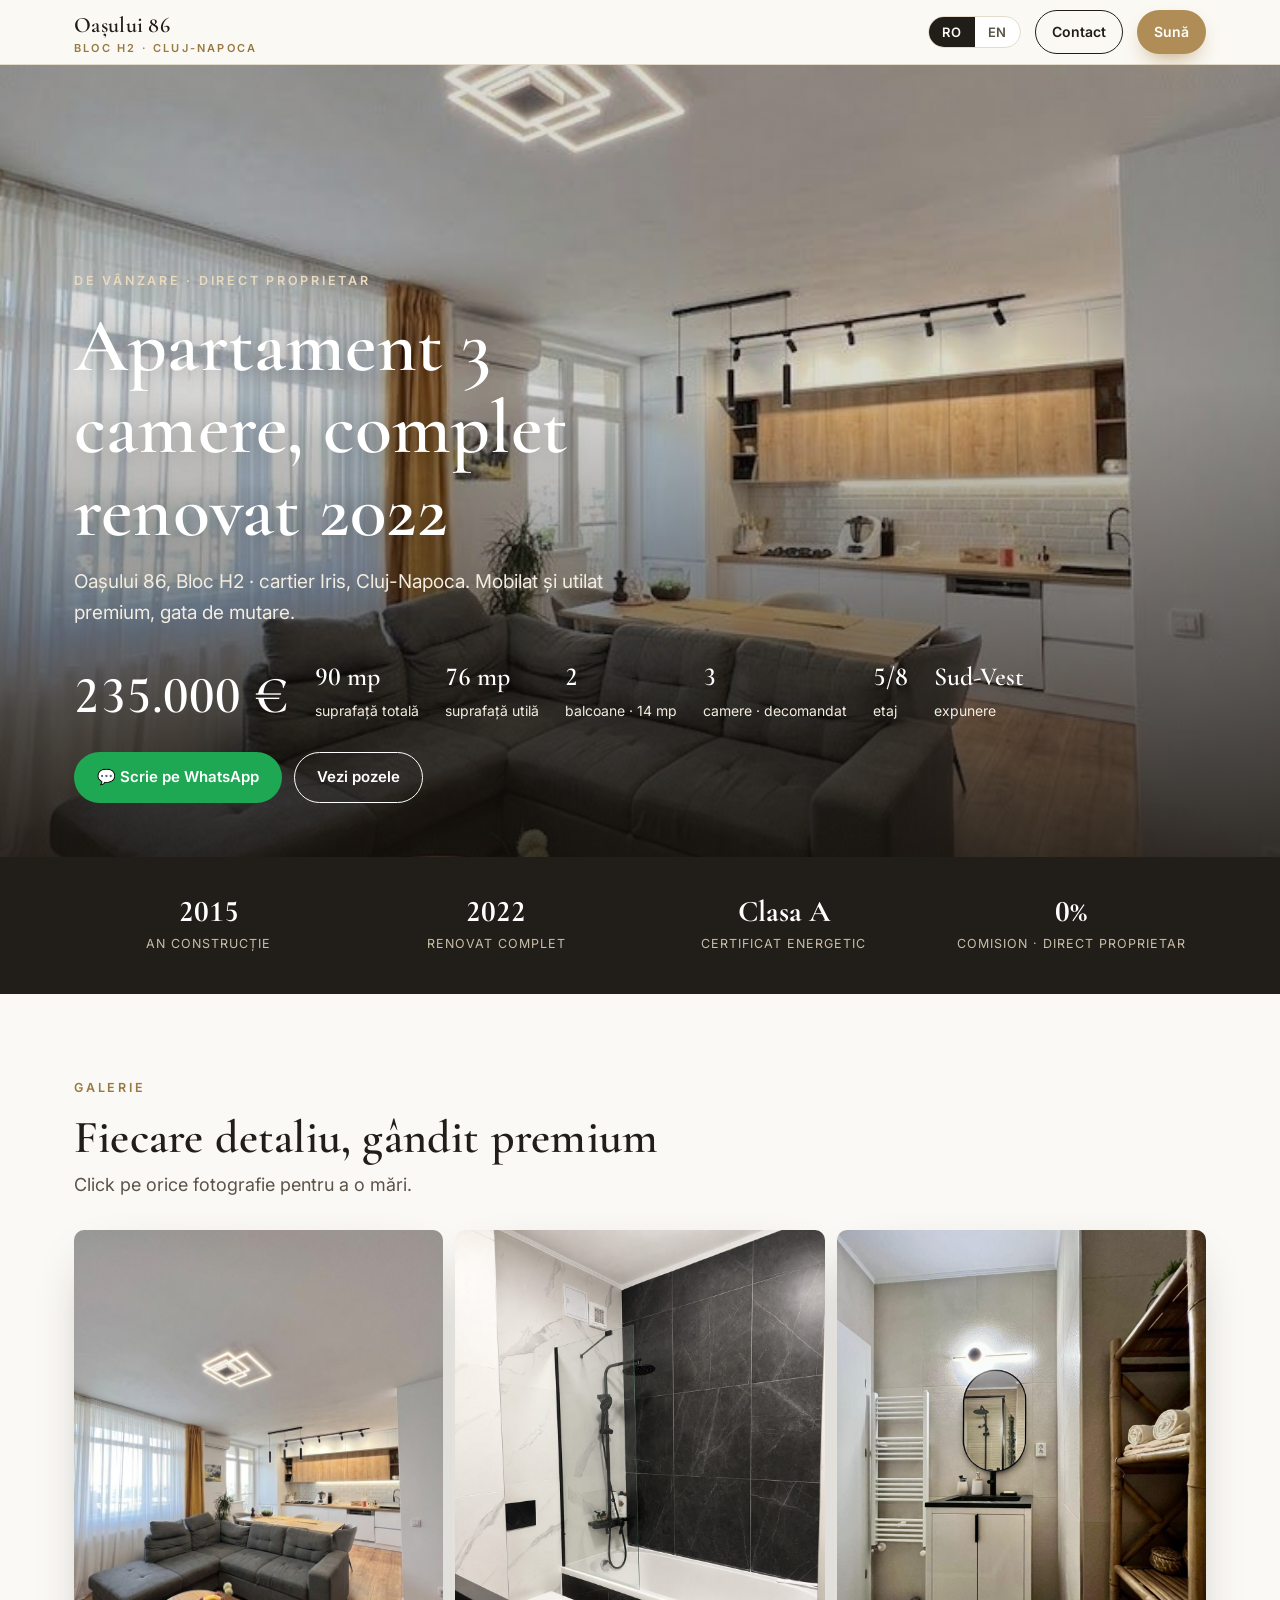
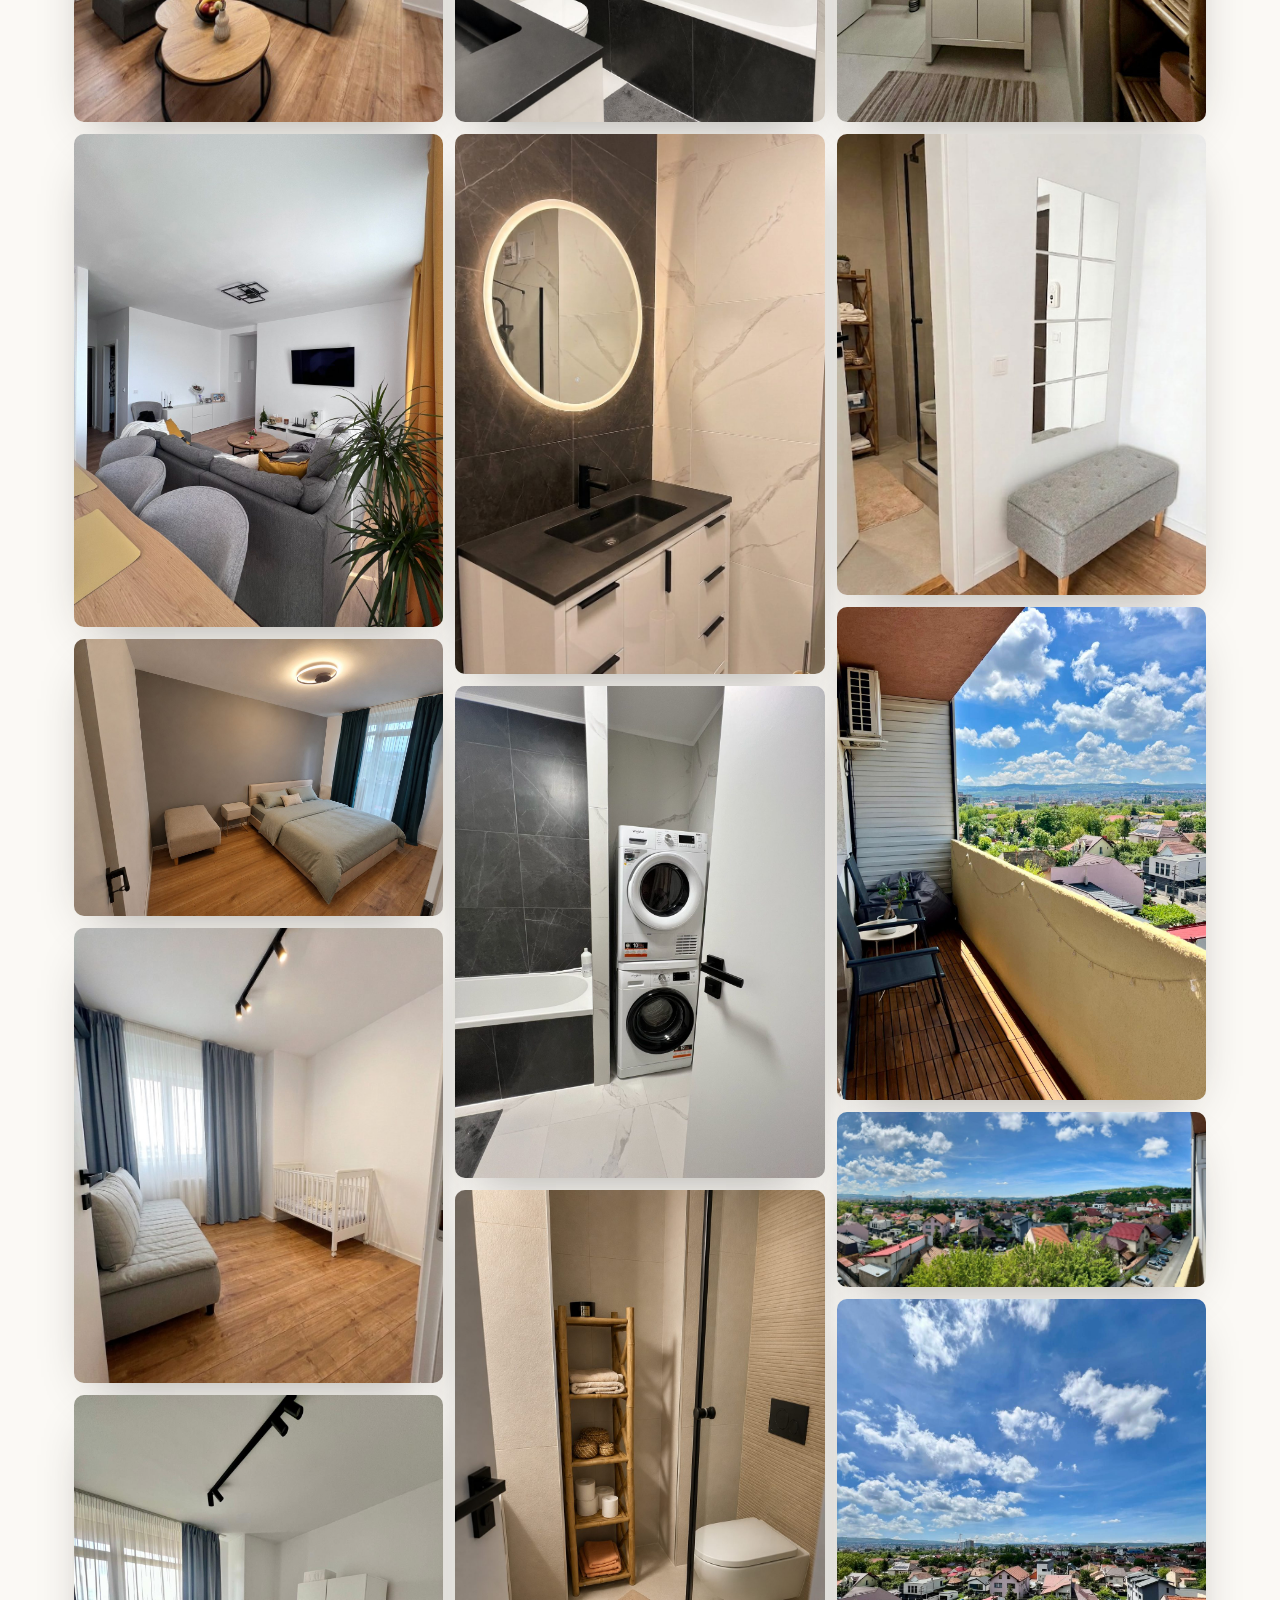
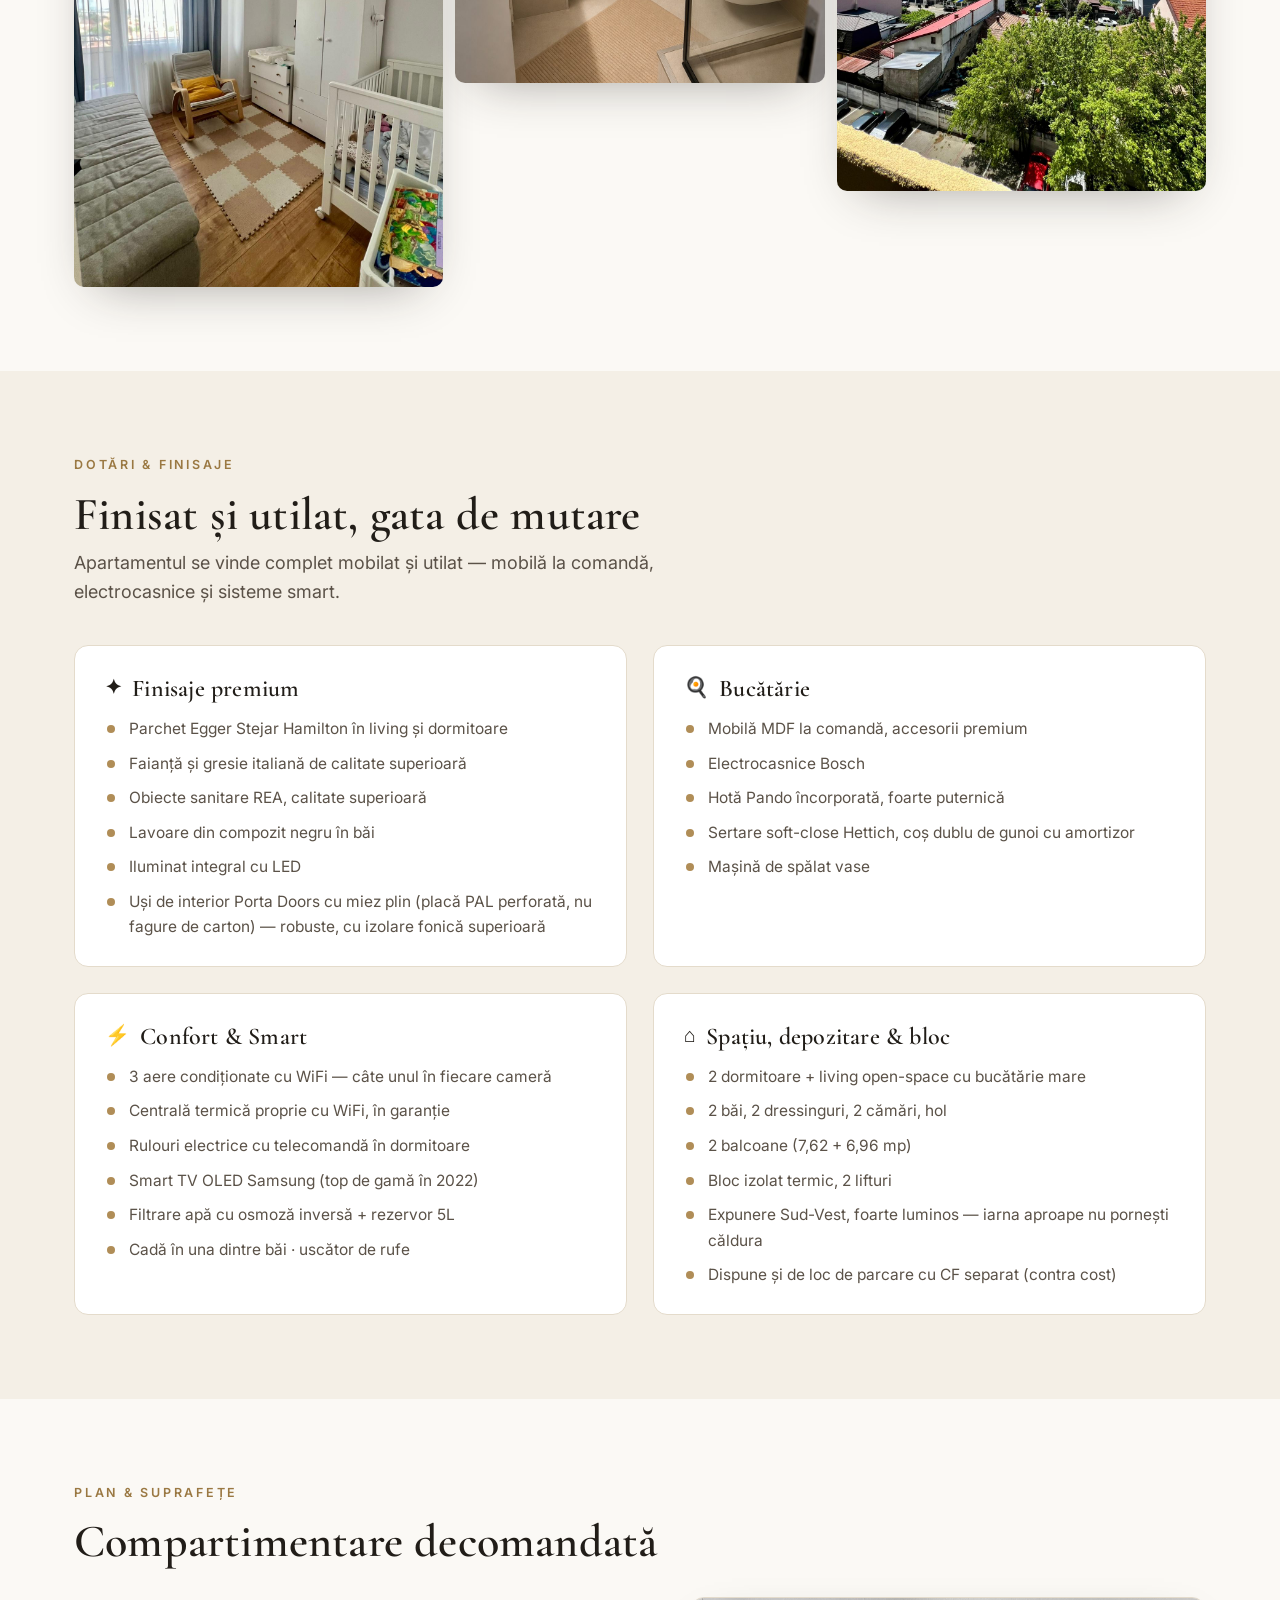
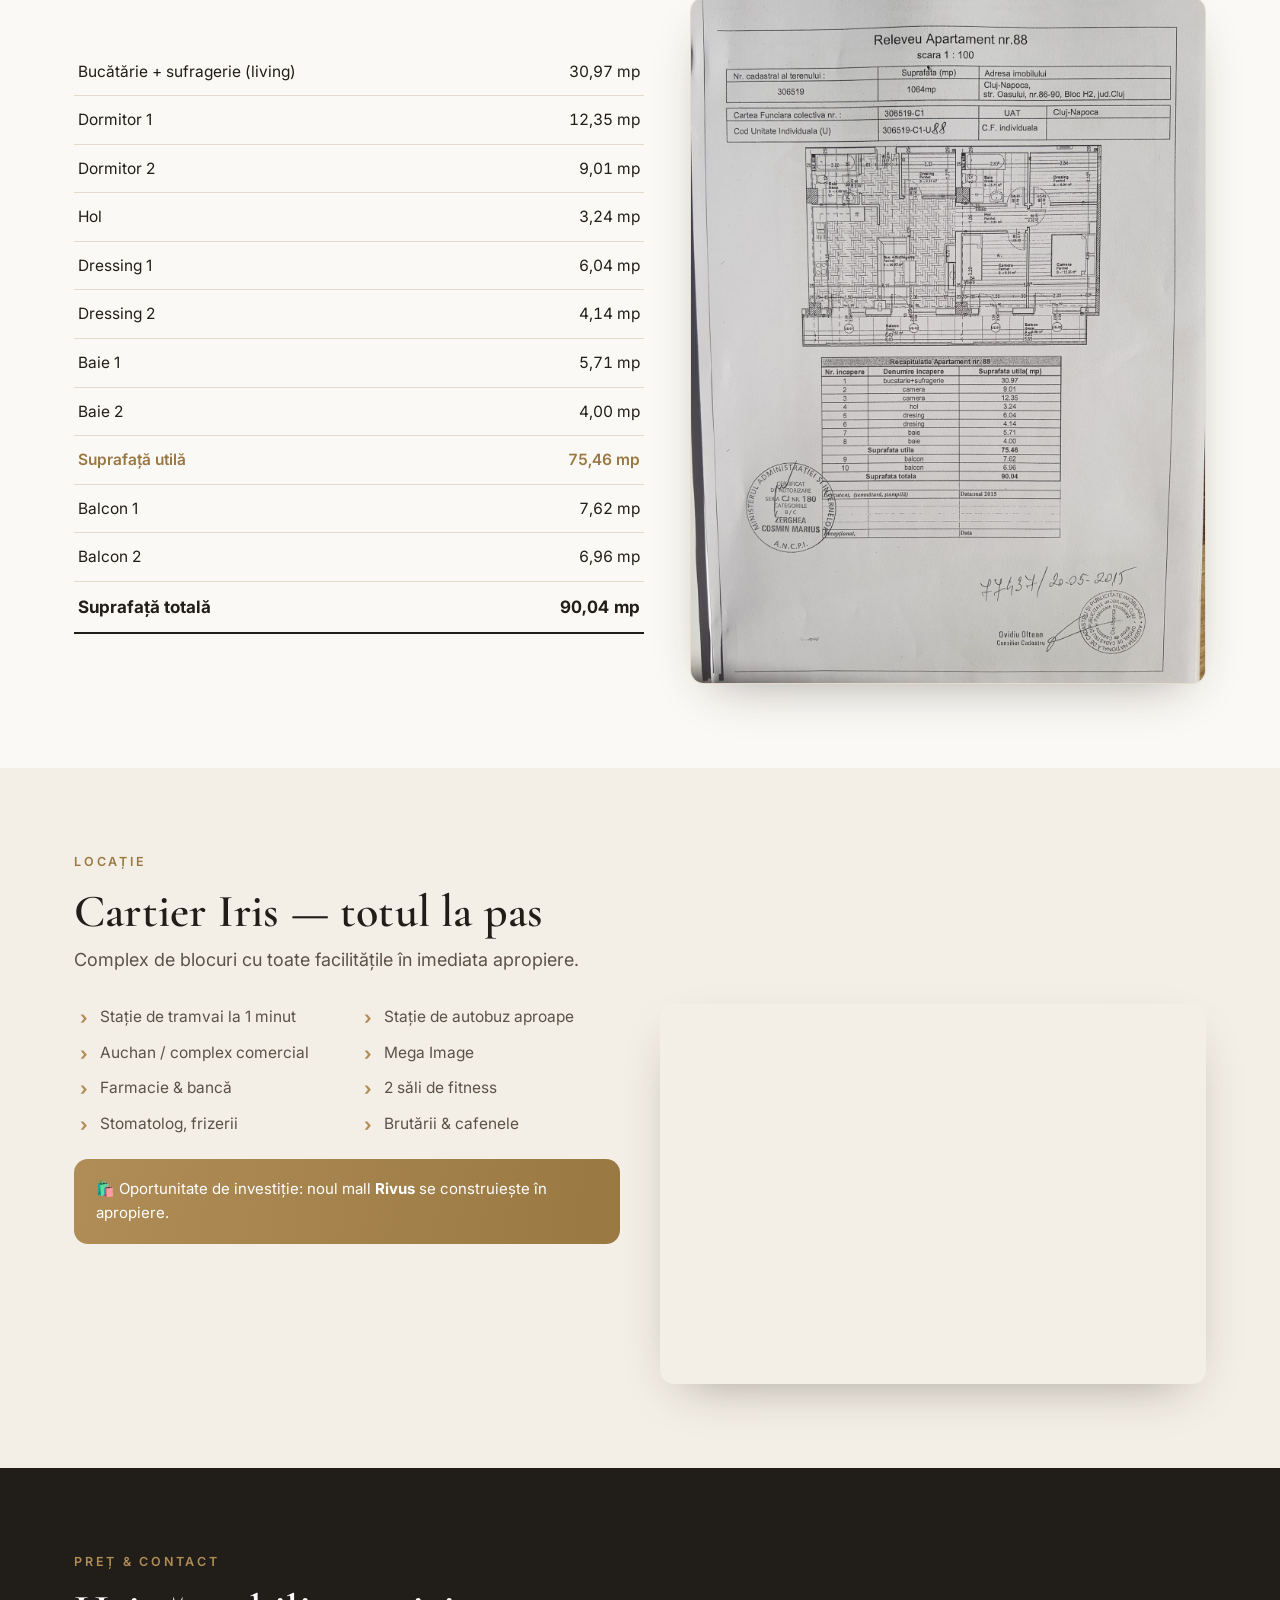
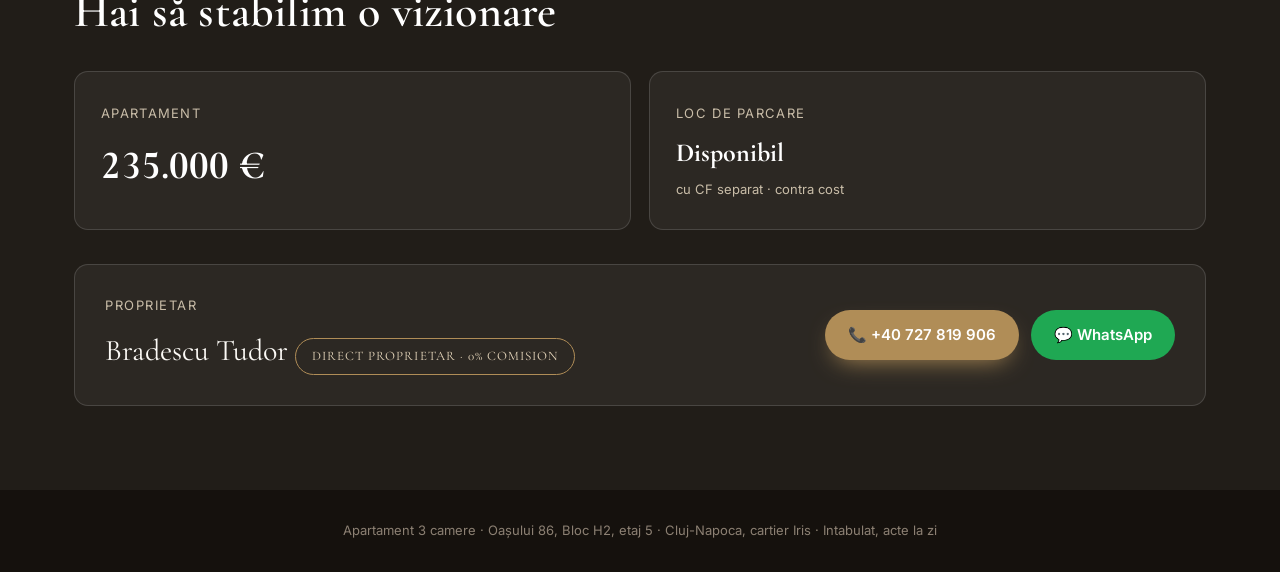
==== commit 77c79c19: "Update price to 235.000 € on page and A4 poster Co-Authored-By: Claude Opus 4.8 (1M context) <norepl" ====
--- a/index.html
+++ b/index.html
@@ -39,7 +39,7 @@
     <h1 data-ro="Apartament 3 camere, complet renovat 2022" data-en="3-room apartment, fully renovated 2022">Apartament 3 camere, complet renovat 2022</h1>
     <p class="sub" data-ro="Oașului 86, Bloc H2 · cartier Iris, Cluj-Napoca. Mobilat și utilat premium, gata de mutare." data-en="Oașului 86, Bloc H2 · Iris district, Cluj-Napoca. Premium furnished & equipped, move-in ready.">Oașului 86, Bloc H2 · cartier Iris, Cluj-Napoca. Mobilat și utilat premium, gata de mutare.</p>
     <div class="hero-meta">
-      <div class="price">227.924&nbsp;€</div>
+      <div class="price">235.000&nbsp;€</div>
       <div class="hero-stats">
         <div><b>90 mp</b><span data-ro="suprafață totală" data-en="total area">suprafață totală</span></div>
         <div><b>76 mp</b><span data-ro="suprafață utilă" data-en="usable area">suprafață utilă</span></div>
@@ -199,7 +199,7 @@
     <div class="price-cards reveal">
       <div class="price-card">
         <span data-ro="Apartament" data-en="Apartment">Apartament</span>
-        <b>227.924 €</b>
+        <b>235.000 €</b>
       </div>
       <div class="price-card">
         <span data-ro="Loc de parcare" data-en="Parking space">Loc de parcare</span>
--- a/assets/styles.css
+++ b/assets/styles.css
@@ -29,6 +29,8 @@
 .wrap{max-width:var(--maxw);margin:0 auto;padding:0 24px}
 section{padding:84px 0}
 h1,h2,h3{font-family:var(--serif);font-weight:600;line-height:1.08;letter-spacing:.2px}
+/* use uniform-height (lining) figures for serif numbers instead of old-style */
+.price,.price-card b,.hero-stats b,.fact b{font-feature-settings:"lnum" 1,"tnum" 1;font-variant-numeric:lining-nums tabular-nums}
 h2{font-size:clamp(30px,4.4vw,46px);margin-bottom:8px}
 .eyebrow{
   font-family:var(--sans);font-size:12.5px;letter-spacing:.22em;text-transform:uppercase;
